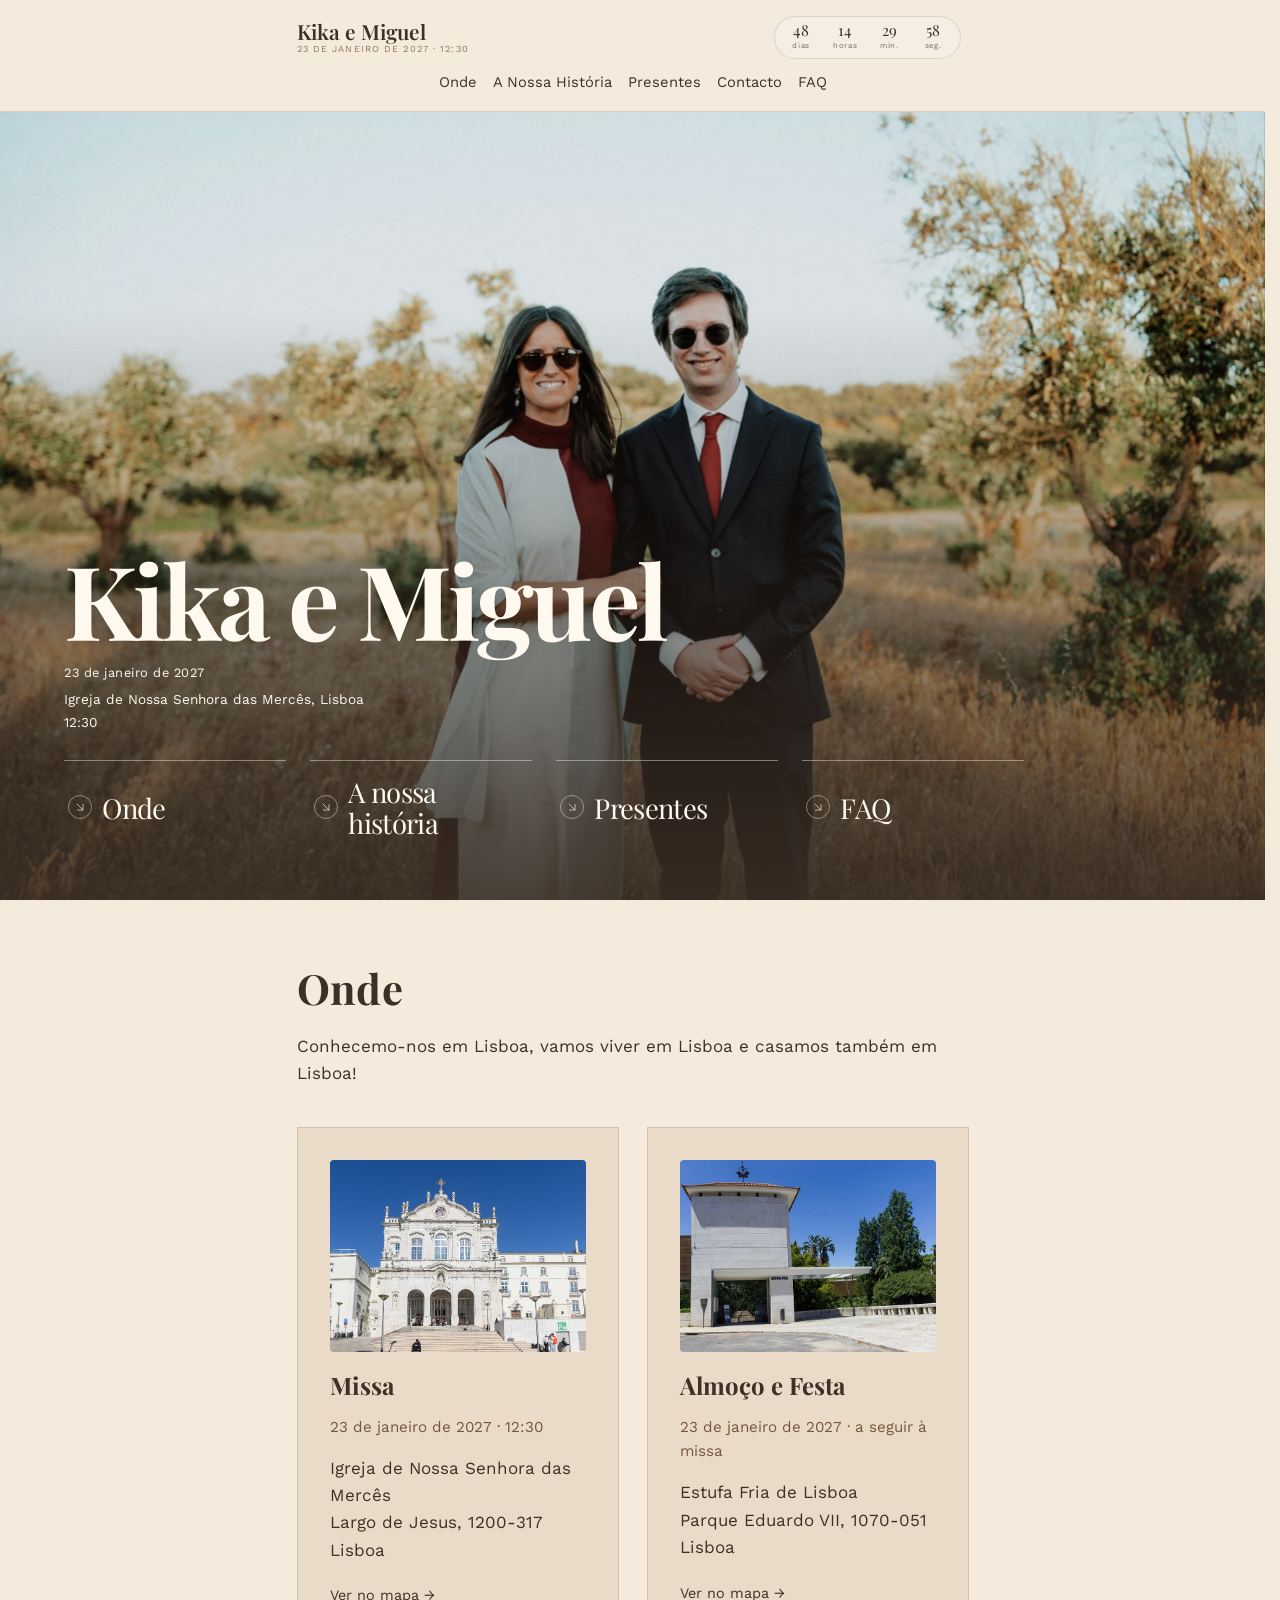
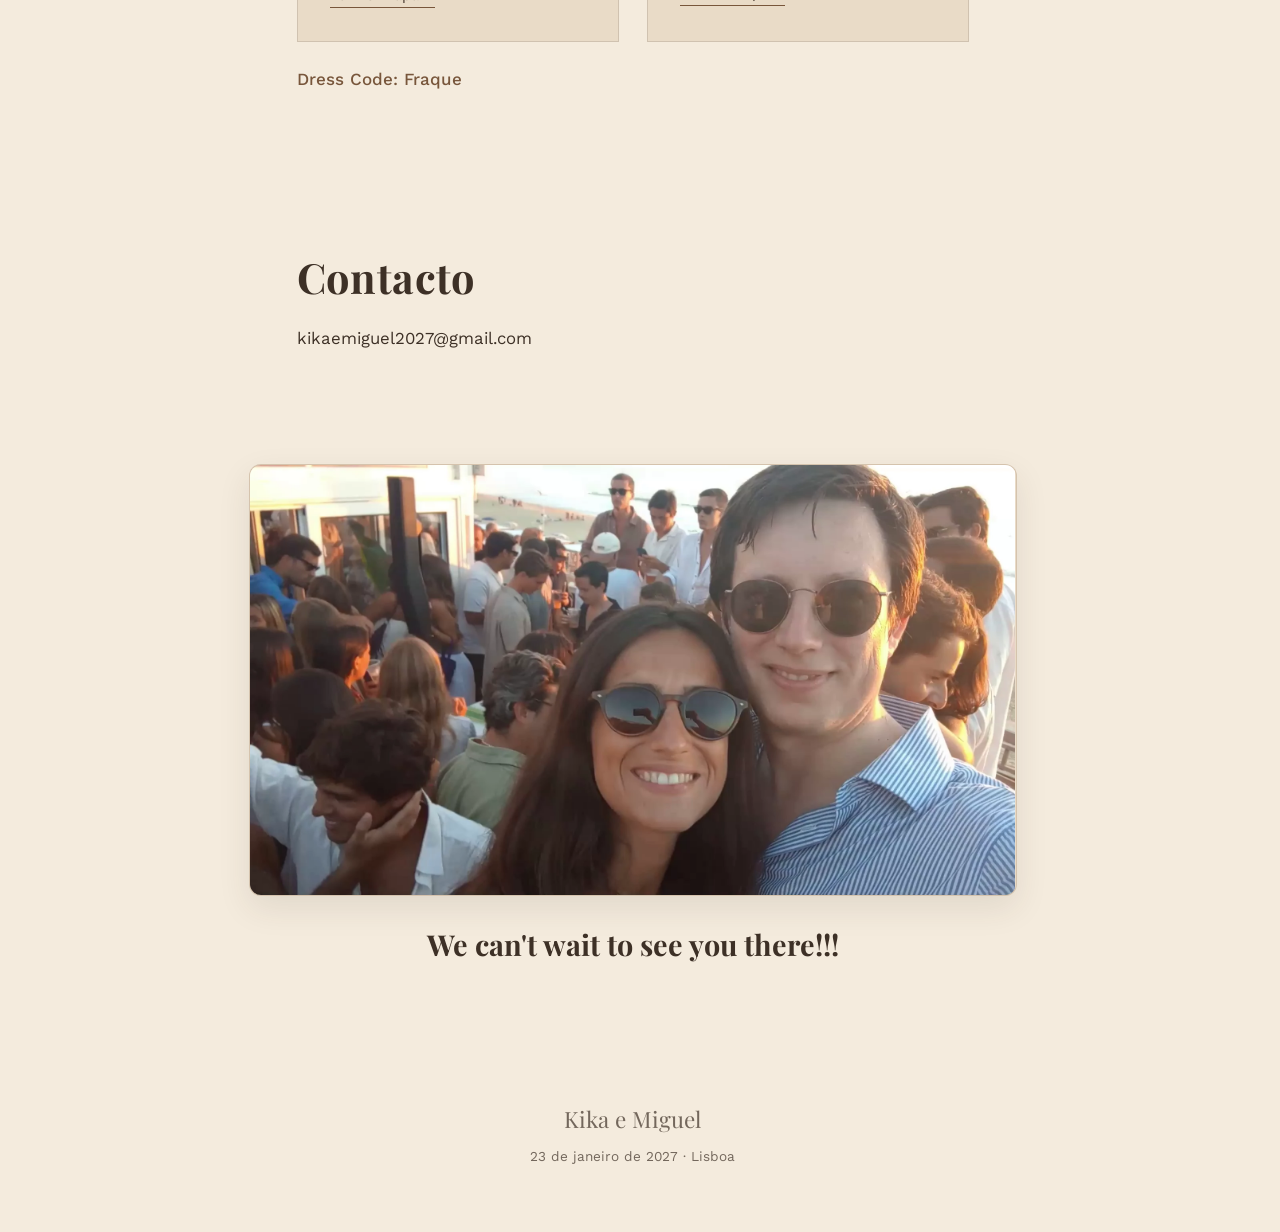
==== index.html @ 08ae1eba "Update gift form introduction" ====
<!DOCTYPE html>
<html lang="pt-PT">
<head>
<meta charset="UTF-8">
<meta name="viewport" content="width=device-width, initial-scale=1.0">
<title>Kika e Miguel — 23 de janeiro de 2027</title>
<meta name="description" content="Casamento de Kika e Miguel, 23 de janeiro de 2027, Lisboa.">
<link rel="preconnect" href="https://fonts.googleapis.com">
<link rel="preconnect" href="https://fonts.gstatic.com" crossorigin>
<link id="themeFonts" href="https://fonts.googleapis.com/css2?family=Playfair+Display:wght@400;600;700&family=Work+Sans:wght@400;500;600&display=swap" rel="stylesheet">
<link rel="stylesheet" href="css/styles.css">
</head>
<body>

<nav class="nav">
  <div class="nav-inner">
    <div class="nav-brand" aria-label="Kika e Miguel e data do casamento">
      <a class="nav-mark" href="#topo" title="Voltar ao início" data-content="nav.monogram">Kika e Miguel</a>
      <span class="nav-date" data-date="time">23 de janeiro de 2027 · 12:30</span>
    </div>

    <div class="nav-meta">
      <div class="nav-countdown" id="countdown" aria-label="Contagem decrescente para o casamento">
        <div class="unit"><span class="num" id="cd-days">–</span><span class="label" data-content="countdown.days">dias</span></div>
        <div class="unit"><span class="num" id="cd-hours">–</span><span class="label" data-content="countdown.hours">horas</span></div>
        <div class="unit"><span class="num" id="cd-mins">–</span><span class="label" data-content="countdown.minutes">min.</span></div>
        <div class="unit"><span class="num" id="cd-secs">–</span><span class="label" data-content="countdown.seconds">seg.</span></div>
      </div>
    </div>

    <button class="nav-toggle" id="navToggle" aria-expanded="false" aria-controls="navLinks">Menu</button>
    <ul class="nav-links" id="navLinks">
      <li><a href="#detalhes" data-content="nav.details">Onde</a></li>
      <li><a href="#historia">A Nossa História</a></li>
      <li><a href="#presentes">Presentes</a></li>
      <li><a href="#contacto">Contacto</a></li>
      <li><a href="#faq">FAQ</a></li>
    </ul>
  </div>
</nav>

<!-- ========================= HERO ========================= -->
<header class="hero" data-section="hero" id="topo">
  <img class="hero-photo" src="pictures/our_story/Main-picture.jpeg" alt="Kika e Miguel" fetchpriority="high" width="1752" height="1168">
  <div class="hero-inner">
    <div class="hero-intro">
      <h1 class="signature" data-content="couple.name">Kika e Miguel</h1>
      <p class="hero-date" data-date="date">23 de janeiro de 2027</p>
      <p class="hero-venue" data-content="hero.venue">Igreja de Nossa Senhora das Mercês, Lisboa</p>
      <p class="hero-time" data-date="clock">12:30</p>
    </div>
    <nav class="hero-links" aria-label="Explore o nosso casamento">
      <a class="hero-link" href="#detalhes"><span class="hero-link-arrow" aria-hidden="true"><svg viewBox="0 0 24 24" fill="none"><path d="M6 6l12 12M7 18h11V7"/></svg></span><span class="hero-link-label" data-content="nav.details">Onde</span></a>
      <a class="hero-link" href="#historia"><span class="hero-link-arrow" aria-hidden="true"><svg viewBox="0 0 24 24" fill="none"><path d="M6 6l12 12M7 18h11V7"/></svg></span><span class="hero-link-label" data-content="nav.story">A nossa história</span></a>
      <a class="hero-link" href="#presentes"><span class="hero-link-arrow" aria-hidden="true"><svg viewBox="0 0 24 24" fill="none"><path d="M6 6l12 12M7 18h11V7"/></svg></span><span class="hero-link-label" data-content="nav.gifts">Presentes</span></a>
      <a class="hero-link" href="#faq"><span class="hero-link-arrow" aria-hidden="true"><svg viewBox="0 0 24 24" fill="none"><path d="M6 6l12 12M7 18h11V7"/></svg></span><span class="hero-link-label" data-content="nav.faq">FAQ</span></a>
    </nav>
  </div>
</header>

<!-- ===================== EVENT DETAILS ===================== -->
<section class="section" data-section="details" id="detalhes">
  <div class="container">
    <h2 data-content="details.title">Onde</h2>
    <p data-content="details.intro">Conhecemo-nos em Lisboa, vamos viver em Lisboa e casamos também em Lisboa!</p>

    <div class="event-grid">
      <div class="event-card reveal">
        <img class="event-photo" src="pictures/locations/igreja_merces_2.jpg" alt="Igreja de Nossa Senhora das Mercês" loading="lazy" decoding="async">
        <h3><span data-content="event.ceremony">Missa</span></h3>
        <p class="event-time" data-date="time">23 de janeiro de 2027 · 12:30</p>
        <address>
          Igreja de Nossa Senhora das Mercês<br>
          Largo de Jesus, 1200-317 Lisboa
        </address>
        <a class="map-link" target="_blank" rel="noopener"
           href="https://www.google.com/maps/search/?api=1&query=Igreja+de+Nossa+Senhora+das+Merc%C3%AAs+Largo+de+Jesus+Lisboa">Ver no mapa →</a>
      </div>
      <div class="event-card reveal">
        <img class="event-photo" src="pictures/locations/estufafria_visitar.jpg" alt="Estufa Fria de Lisboa" loading="lazy" decoding="async">
        <h3><span data-content="event.reception">Almoço e Festa</span></h3>
        <p class="event-time" data-date="reception">23 de janeiro de 2027 · a seguir à missa</p>
        <address>
          Estufa Fria de Lisboa<br>
          Parque Eduardo VII, 1070-051 Lisboa
        </address>
        <a class="map-link" target="_blank" rel="noopener"
           href="https://www.google.com/maps/search/?api=1&query=Estufa+Fria+de+Lisboa+Parque+Eduardo+VII">Ver no mapa →</a>
      </div>
    </div>
    <p class="details-dress-code" data-content="details.dressCode">Dress Code: Fraque</p>
  </div>
</section>

<!-- ======================= A NOSSA HISTÓRIA ==================== -->
<section class="section" data-section="story" id="historia">
  <div class="container story-container">
    <h2 data-content="story.title">A Nossa História</h2>

    <div class="story-flow">
      <article class="story-moment story-work">
        <div class="story-copy reveal">
          <h3><span class="moment-num" data-content="story.workNumber">01</span><span data-content="story.work">O Início</span></h3>
          <p data-content="story.workDescription">Conhecemo-nos a trabalhar juntos na McKinsey.</p>
        </div>
        <div class="moment-gallery story-work-gallery">
          <figure class="story-photo reveal">
            <a class="gallery-photo" href="pictures/our_story/working1.jpg" data-lightbox><img src="pictures/our_story/working1.jpg" alt="Kika e Miguel na McKinsey (fotografia tirada às 01:24!)" loading="lazy" decoding="async" width="2304" height="1728" data-content-alt="story.photo.work"></a>
            <figcaption data-content="story.caption.work">McKinsey, às 01:24</figcaption>
          </figure>
          <figure class="story-photo reveal">
            <a class="gallery-photo" href="pictures/our_story/first_date3.jpg" data-lightbox><img src="pictures/our_story/first_date3.jpg" alt="O nosso primeiro &quot;date&quot; a ver o pôr-do-sol no guincho" loading="lazy" decoding="async" width="2304" height="1728" data-content-alt="story.photo.firstDate"></a>
            <figcaption data-content="story.caption.firstDate">O nosso primeiro &quot;date&quot; a ver o pôr-do-sol no guincho</figcaption>
          </figure>
        </div>
      </article>

      <article class="story-moment story-fun">
        <div class="story-copy reveal">
          <h3><span class="moment-num" data-content="story.funNumber">02</span><span data-content="story.fun">A Divertirmo-nos</span></h3>
          <p data-content="story.funDescription">Quando demos por isso, já andávamos a inventar cada vez mais coisas para fazer juntos.</p>
        </div>
        <div class="moment-gallery story-collage">
          <figure class="story-photo reveal">
            <a class="gallery-photo" href="pictures/our_story/having_fun6.jpg" data-lightbox><img src="pictures/our_story/having_fun6.jpg" alt="Kika e Miguel no Douro" loading="lazy" decoding="async" width="3264" height="2448" data-content-alt="story.photo.douro"></a>
            <figcaption data-content="story.caption.douro">Pelo Douro</figcaption>
          </figure>
          <figure class="story-photo reveal">
            <a class="gallery-photo" href="pictures/our_story/having_fun1.jpg" data-lightbox><img src="pictures/our_story/having_fun1.jpg" alt="Nós nos karts" loading="lazy" decoding="async" width="3472" height="4640" data-content-alt="story.photo.karts"></a>
            <figcaption data-content="story.caption.karts">Nós nos karts</figcaption>
          </figure>
          <figure class="story-photo reveal">
            <a class="gallery-photo" href="pictures/our_story/having_fun5b.jpg" data-lightbox><img src="pictures/our_story/having_fun5b.jpg" alt="A representar a classe dos Bancários!" loading="lazy" decoding="async" width="1959" height="2340" data-content-alt="story.photo.bankers"></a>
            <figcaption data-content="story.caption.bankers">A representar os bancários</figcaption>
          </figure>
          <figure class="story-photo reveal">
            <a class="gallery-photo" href="pictures/our_story/having_fun7.jpg" data-lightbox><img src="pictures/our_story/having_fun7.jpg" alt="Caminhada na Serra da Estrela" loading="lazy" decoding="async" width="4000" height="3000" data-content-alt="story.photo.hike"></a>
            <figcaption data-content="story.caption.hike">Pela Serra da Estrela</figcaption>
          </figure>
        </div>
      </article>

      <article class="story-moment story-proposal">
        <div class="story-copy reveal">
          <h3><span class="moment-num" data-content="story.proposalNumber">03</span><span data-content="story.proposal">O Pedido</span></h3>
          <p data-content="story.proposalDescription">Fomos a Paris para ir à Disney, mas o Miguel tinha outros planos...</p>
        </div>
        <div class="moment-gallery proposal-lead">
          <figure class="story-photo reveal">
            <a class="gallery-photo" href="pictures/our_story/engagement0.jpeg" data-lightbox><img src="pictures/our_story/engagement0.jpeg" alt="O pedido foi feito no nosso primeiro jantar em Paris!" loading="lazy" decoding="async" width="1500" height="2000" data-content-alt="story.photo.proposal"></a>
            <figcaption data-content="story.caption.proposal">O nosso primeiro jantar em Paris</figcaption>
          </figure>
        </div>
        <div class="moment-gallery proposal-gallery">
          <figure class="story-photo reveal">
            <a class="gallery-photo" href="pictures/our_story/engagement2.jpg" data-lightbox><img src="pictures/our_story/engagement2.jpg" alt="O Jantar foi na &#x27;closerie de lilas&#x27; - a &#x27;casa&#x27; do Hemingway e Cole Porter, entre outros!" loading="lazy" decoding="async" width="3264" height="2448" data-content-alt="story.photo.proposalMemories"></a>
            <figcaption data-content="story.caption.proposalMemories">Closerie des Lilas</figcaption>
          </figure>
          <figure class="story-photo reveal">
            <a class="gallery-photo" href="pictures/our_story/engagement4.jpg" data-lightbox><img src="pictures/our_story/engagement4.jpg" alt="O dia seguinte foi passado na Disneyland!" loading="lazy" decoding="async" width="1500" height="2000" data-content-alt="story.photo.disneyland"></a>
            <figcaption data-content="story.caption.disneyland">O dia seguinte, na Disneyland</figcaption>
          </figure>
          <figure class="story-photo reveal">
            <a class="gallery-photo" href="pictures/our_story/engagement5.jpg" data-lightbox><img src="pictures/our_story/engagement5.jpg" alt="E o último dia foi passado a passear por Paris." loading="lazy" decoding="async" width="2000" height="1500" data-content-alt="story.photo.paris"></a>
            <figcaption data-content="story.caption.paris">A passear por Paris</figcaption>
          </figure>
        </div>
      </article>
    </div>
  </div>
</section>

<!-- ========================== PRESENTES ======================= -->
<section class="section" data-section="gifts" id="presentes">
  <div class="container">
    <h2 data-content="gifts.title">Presentes</h2>
    <p class="gift-note" data-content="gifts.intro">A vossa presença é o mais importante, mas se nos quiserem ajudar a começar esta nossa nova fase, deixamos algumas ideias de presentes.</p>

    <div class="gifts-split">
      <div class="gift-panel house" aria-labelledby="house-title">
        <h3 id="house-title"><span data-content="house.title">A Nossa Nova Casa</span></h3>
        <p data-content="house.intro">Quem casa quer casa! Queremos montar uma casa acolhedora para a nossa família e sempre pronta para vos receber a todos!</p>
        <div class="gift-gallery house-gallery">
          <figure>
            <a class="gallery-photo" href="pictures/presentes/bimby.png" data-lightbox><img src="pictures/presentes/bimby.png" data-content-alt="house.photo.bimby" alt="Bimby TM7 para a nossa nova casa" loading="lazy" decoding="async" width="1228" height="1281"></a>
            <figcaption data-content="house.caption.bimby">Bimby TM7</figcaption>
          </figure>
          <figure>
            <a class="gallery-photo" href="pictures/presentes/Cama.png" data-lightbox><img src="pictures/presentes/Cama.png" data-content-alt="house.photo.bed" alt="Cama para a nossa nova casa" loading="lazy" decoding="async" width="1536" height="1024"></a>
            <figcaption data-content="house.caption.bed">Cama</figcaption>
          </figure>
          <figure>
            <a class="gallery-photo" href="pictures/presentes/Sofa.png" data-lightbox><img src="pictures/presentes/Sofa.png" data-content-alt="house.photo.sofa" alt="Sofá bege de três lugares para a nossa nova casa" loading="lazy" decoding="async" width="1536" height="1024"></a>
            <figcaption data-content="house.caption.sofa">Sofá</figcaption>
          </figure>
          <figure>
            <a class="gallery-photo" href="pictures/presentes/Frigorifico.png" data-lightbox><img src="pictures/presentes/Frigorifico.png" data-content-alt="house.photo.fridge" alt="Frigorífico para a nossa nova casa" loading="lazy" decoding="async" width="1448" height="1086"></a>
            <figcaption data-content="house.caption.fridge">Frigorífico</figcaption>
          </figure>
        </div>
      </div>

      <div class="gift-panel honeymoon" aria-labelledby="honeymoon-title">
        <h3 id="honeymoon-title"><span data-content="honeymoon.title">Lua de Mel na Patagónia</span></h3>
        <p data-content="honeymoon.intro">Queremos começar esta grande aventura juntos num dos lugares mais bonitos do planeta - na Patagónia Argentina e Chilena.</p>
        <div class="gift-gallery honeymoon-gallery">
          <figure>
            <a class="gallery-photo" href="pictures/patagonia/ElChalten.jpg" data-lightbox><img src="pictures/patagonia/ElChalten.jpg" alt="Fitz Roy e lago em El Chaltén" loading="lazy" decoding="async" width="2400" height="1793"></a>
            <figcaption><span data-content="honeymoon.chalten">El Chaltén · Fitz Roy</span></figcaption>
          </figure>
          <figure>
            <a class="gallery-photo" href="pictures/patagonia/torres_del_paine.jpg" data-lightbox><img src="pictures/patagonia/torres_del_paine.jpg" alt="Torres del Paine e lago na Patagónia chilena" loading="lazy" decoding="async" width="864" height="1080"></a>
            <figcaption><span data-content="honeymoon.paine">Torres del Paine</span></figcaption>
          </figure>
        </div>
      </div>
    </div>

    <div class="bank-block">
      <p class="bank-iban-row"><strong>IBAN:</strong> <span id="bankIban" data-content="bank.iban">PT50 0018 000370175294020 34</span>&nbsp;<button class="copy-iban" id="copyIban" type="button" title="Copiar IBAN" hidden><svg class="copy-icon" viewBox="0 0 24 24" aria-hidden="true"><rect x="8" y="8" width="13" height="13" rx="2"></rect><path d="M16 8V5a2 2 0 0 0-2-2H5a2 2 0 0 0-2 2v9a2 2 0 0 0 2 2h3"></path></svg><svg class="copy-check" viewBox="0 0 24 24" aria-hidden="true"><path d="m5 12 4 4L19 6"></path></svg><span class="copy-label" data-content="bank.copy">Copiar IBAN</span><span class="copy-label" data-content="bank.copied" hidden>IBAN copiado</span></button></p>
      <p><strong>BIC/SWIFT:</strong> <span data-content="bank.bic">TOTAPTPL</span></p>
      <hr class="payment-divider">
      <p><strong>MB Way (Miguel):</strong> <span data-content="bank.mbWayMiguel">916202487</span></p>
      <p><strong>MB Way (Kika):</strong> <span data-content="bank.mbWayKika">931847410</span></p>
      <p class="copy-status" id="copyIbanStatus" role="status" aria-live="polite" aria-atomic="true"><span data-content="bank.copySuccess" hidden>IBAN copiado.</span><span data-content="bank.copyError" hidden>Não foi possível copiar automaticamente. O IBAN está selecionado para copiar manualmente.</span></p>
    </div>

    <div class="gift-form" id="giftForm">
      <span id="giftFormHeading" data-content="giftForm.title" hidden>Presente</span>
      <p data-content="giftForm.intro">Agradecemos muito a ajuda que nos quiserem dar para ajudar a montar a nossa casa ou para a nossa lua de mel. Se possível, pedimos que preencham este curto formulário com o presente que escolheram, para podermos agradecer a cada um.</p>
      <form id="customGiftForm" hidden data-endpoint="https://script.google.com/macros/s/AKfycbx-ztRzOXw5YSx06odJkNbCUoe7E1ov6yfULaT5gcZmlSHtW9ROfE-mI3DYeg9OhtJrsA/exec">
        <label for="giftName">Nome <span aria-hidden="true">*</span></label>
        <input id="giftName" name="name" autocomplete="name" required maxlength="200">
        <label for="giftPresent">Presente <span aria-hidden="true">*</span></label>
        <input id="giftPresent" name="gift" required maxlength="500">
        <label for="giftMessage">Mensagem para os noivos (opcional)</label>
        <textarea id="giftMessage" name="message" rows="4" maxlength="3000"></textarea>
        <div class="gift-trap" aria-hidden="true">
          <label for="giftWebsite">Website</label>
          <input id="giftWebsite" name="website" tabindex="-1" autocomplete="off">
        </div>
        <button type="submit">Enviar</button>
        <p id="giftStatus" role="status" aria-live="polite"></p>
      </form>
      <iframe id="giftFormFrame" title="Formulário de presentes para Kika e Miguel" aria-labelledby="giftFormHeading" loading="lazy" referrerpolicy="no-referrer" src="https://docs.google.com/forms/d/e/1FAIpQLSdnnUQxGZ78u5RQVlN-WBxMYcdQK6cORLPvaqNQm06u_W8C7A/viewform?embedded=true"></iframe>
      <p class="gift-form-link"><a id="giftFormLink" href="https://docs.google.com/forms/d/e/1FAIpQLSdnnUQxGZ78u5RQVlN-WBxMYcdQK6cORLPvaqNQm06u_W8C7A/viewform" target="_blank" rel="noopener noreferrer" data-content="giftForm.open">Abrir o formulário numa nova janela</a></p>
    </div>

  </div>
</section>

<!-- ========================== CONTACTO ========================== -->
<section class="section" data-section="contact" id="contacto">
  <div class="container">
    <h2 data-content="contact.title">Contacto</h2>
    <div class="contact-block">
      <p><span data-content="contact.email">kikaemiguel2027@gmail.com</span></p>
    </div>
  </div>
</section>

<!-- ============================ FAQ ============================ -->
<section class="section" data-section="faq" id="faq">
  <div class="container">
    <h2 data-content="faq.title">FAQ</h2>

    <div class="faq-list">
      <div class="faq-item">
        <button class="faq-question" aria-expanded="false">
          <span data-content="faq.question.1">Qual é o dress code?</span>
          <span class="faq-icon">+</span>
        </button>
        <div class="faq-answer">
          <div class="faq-answer-inner">
            <p data-content="faq.dressCode">Fraque.</p>
          </div>
        </div>
      </div>

      <div class="faq-item">
        <button class="faq-question" aria-expanded="false">
          <span data-content="faq.question.2">Onde posso estacionar perto da Igreja das Mercês?</span>
          <span class="faq-icon">+</span>
        </button>
        <div class="faq-answer">
          <div class="faq-answer-inner">
            <p data-content="parking.church">Parque Largo de Jesus Telpark — mesmo ao lado da Igreja das Mercês. Aberto 24 horas/dia. Primeira hora 2 €</p>
            <a class="map-link" href="https://www.telpark.com/pt/cidades/lisboa/parque-largo-de-jesus/" target="_blank" rel="noopener">Consultar o Parque Largo de Jesus no operador →</a>
          </div>
        </div>
      </div>

      <div class="faq-item">
        <button class="faq-question" aria-expanded="false">
          <span data-content="faq.question.3">Onde posso estacionar perto da Estufa Fria?</span>
          <span class="faq-icon">+</span>
        </button>
        <div class="faq-answer">
          <div class="faq-answer-inner">
            <p><span data-content="parking.estufaIntro">Pode estacionar na rua, na Alameda Edgar Cardoso, ou no </span><a data-content="parking.saba" href="https://www.google.com/maps/search/?api=1&amp;query=Saba+Alto+do+Parque+Lisboa" target="_blank" rel="noopener">parque Saba Alto do Parque</a><span data-content="parking.uber">. Se vier de Uber, pode ir até à porta da Estufa Fria.</span></p>
            <a class="map-link" href="https://www.saba.pt/pt/estacionamento-lisboa/parque-de-estacionamento-saba-alto-do-parque" target="_blank" rel="noopener">Consultar o parque Saba Alto do Parque →</a>
          </div>
        </div>
      </div>

      <div class="faq-item">
        <button class="faq-question" aria-expanded="false">
          <span data-content="faq.question.4">Como chego ao sítio do Almoço dentro da estufa fria?</span>
          <span class="faq-icon">+</span>
        </button>
        <div class="faq-answer">
          <div class="faq-answer-inner">
            <p data-content="faq.venueDirections">Siga o percurso assinalado a verde na planta, desde a entrada da Estufa Fria até à Nave, onde será o Almoço</p>
            <a class="venue-map" href="pictures/locations/MapaEF/EstufaFria_mapa_route.png" data-lightbox><img src="pictures/locations/MapaEF/EstufaFria_mapa_route.png" alt="Percurso assinalado a verde da entrada da Estufa Fria até à Nave" loading="lazy"></a>
            <p class="map-note" data-content="faq.mapHint">Selecione a planta para ampliar.</p>
          </div>
        </div>
      </div>
      <div class="faq-item">
        <button class="faq-question" aria-expanded="false">
          <span data-content="faq.question.hotels">Não vivo em Lisboa, têm alguma recomendação de estadia?</span>
          <span class="faq-icon">+</span>
        </button>
        <div class="faq-answer">
          <div class="faq-answer-inner">
            <p data-content="faq.answer.hotels">Em Lisboa é tudo perto, mas duas opções ao pé do sítio da festa são</p>
            <ul>
              <li><a data-content="faq.hotel.sanaRex" href="https://www.booking.com/hotel/pt/rex.pt-pt.html?aid=318615&amp;ucfs=1&amp;checkin=2027-01-22&amp;checkout=2027-01-24&amp;dest_id=14055&amp;dest_type=landmark&amp;group_adults=2&amp;no_rooms=1" target="_blank" rel="noopener">SANA Rex Hotel</a></li>
              <li><a data-content="faq.hotel.smyLisboa" href="https://www.booking.com/hotel/pt/occidental-lisboa.pt-pt.html?aid=318615&amp;ucfs=1&amp;checkin=2027-01-22&amp;checkout=2027-01-24&amp;dest_id=14055&amp;dest_type=landmark&amp;group_adults=2&amp;no_rooms=1" target="_blank" rel="noopener">Smy Lisboa</a></li>
            </ul>
          </div>
        </div>
      </div>
    </div>
  </div>
</section>

<figure class="closing-video">
  <video id="closingVideo" muted loop playsinline preload="none" poster="pictures/our_story/HavingFun-poster.webp" width="1920" height="1080" tabindex="0" role="button" aria-label="Reproduzir vídeo" aria-describedby="closingVideoCaption">
    <source src="pictures/our_story/HavingFun-boomerang.mp4" type="video/mp4">
    <a href="pictures/our_story/HavingFun-boomerang.mp4" data-content="closing.videoFallback">Ver vídeo</a>
  </video>
  <figcaption id="closingVideoCaption" lang="en" data-content="closing.videoCaption">We can&#x27;t wait to see you there!!!</figcaption>
  <span hidden data-content="closing.videoPlay">Reproduzir vídeo</span>
  <span hidden data-content="closing.videoPause">Pausar vídeo</span>
</figure>

<footer>
  <span class="footer-mark" data-content="footer.monogram">Kika e Miguel</span>
  <span data-date="place">23 de janeiro de 2027 · Lisboa</span>
</footer>

<dialog id="lightbox" class="lightbox" aria-label="Imagem ampliada" aria-describedby="lightboxCaption">
  <div class="lightbox-header">
    <span id="lightboxTitle" class="lightbox-title"></span>
    <button type="button" id="lightboxClose" class="lightbox-close" aria-label="Fechar imagem" autofocus><svg viewBox="0 0 24 24" aria-hidden="true"><path d="m6 6 12 12M18 6 6 18"/></svg></button>
  </div>
  <div class="lightbox-stage"><img id="lightboxImage" alt=""></div>
  <div class="lightbox-controls">
    <button type="button" id="lightboxPrev" aria-label="Imagem anterior"><svg viewBox="0 0 24 24" aria-hidden="true"><path d="m14 5-7 7 7 7"/></svg></button>
    <div class="lightbox-description" aria-live="polite" aria-atomic="true">
      <p id="lightboxCaption"></p>
      <span id="lightboxCounter" class="lightbox-counter"></span>
    </div>
    <button type="button" id="lightboxNext" aria-label="Imagem seguinte"><svg viewBox="0 0 24 24" aria-hidden="true"><path d="m10 5 7 7-7 7"/></svg></button>
  </div>
</dialog>
<script src="js/config.js"></script>
<script src="js/navigation.js"></script>
<script src="js/main.js"></script>
<script src="js/gift-form.js"></script>
</body>
</html>
---- css/styles.css ----
/* ==========================================================================
Tokens (defaults — overridden at runtime from js/config.js via main.js)
========================================================================== */
:root {
  --color-ink: #3D3026;
  --color-paper: #F4EBDD;
  --color-paper-alt: #E9DBC7;
  --color-accent: #78563B;
  --color-accent-2: #91683E;
  --font-display: 'Playfair Display', serif;
  --font-heading: 'Playfair Display', serif;
  --font-heading-weight: 700;
  --font-body: 'Work Sans', sans-serif;
  --line: color-mix(in srgb, var(--color-ink) 14%, transparent);
  --max-width: 720px;
  --gutter: 1.5rem;
}
/* Prefer local Bodoni MT faces; Bodoni Moda supplies the matching web weights. */
@font-face {
  font-family: 'Bodoni MT Bold';
  src: local('Bodoni MT Bold'), local('BodoniMT-Bold');
  font-style: normal;
  font-weight: 700;
  font-display: swap;
}
@font-face {
  font-family: 'Bodoni MT Black';
  src: local('Bodoni MT Black'), local('BodoniMTBlack');
  font-style: normal;
  font-weight: 900;
  font-display: swap;
}
/* ==========================================================================
Reset & base
========================================================================== */
*, *::before, *::after {
  box-sizing: border-box;
}
html {
  scroll-behavior: smooth;
  scrollbar-gutter: stable;
}
html.gallery-open {
  overflow: hidden;
}
body {
  margin: 0;
  background: var(--color-paper);
  color: var(--color-ink);
  font-family: var(--font-body);
  font-size: 17px;
  line-height: 1.6;
  -webkit-font-smoothing: antialiased;
}
@media (prefers-reduced-motion: reduce) {
  html {
    scroll-behavior: auto;
  }
  * {
    animation-duration: 0.01ms !important;
    transition-duration: 0.01ms !important;
  }
}
img {
  max-width: 100%;
  display: block;
}
a {
  color: inherit;
}
h1, h2, h3 {
  font-family: var(--font-heading);
  font-weight: var(--font-heading-weight);
  font-optical-sizing: auto;
  line-height: 1.15;
  margin: 0 0 0.5em;
}
h2 {
  font-size: clamp(1.9rem, 4vw, 2.6rem);
  letter-spacing: 0.01em;
}
p {
  max-width: 62ch;
}
:focus-visible {
  outline: 2px solid var(--color-accent);
  outline-offset: 3px;
}
.container {
  max-width: var(--max-width);
  margin: 0 auto;
  padding: 0 var(--gutter);
}
.section {
  padding: 6rem 0;
  border-top: 1px solid var(--line);
}
.reveal {
  opacity: 0;
  transform: translateY(14px);
  transition: opacity 0.7s ease, transform 0.7s ease;
}
.reveal.in-view {
  opacity: 1;
  transform: none;
}
/* ==========================================================================
Nav
========================================================================== */
.nav {
  position: sticky;
  top: 0;
  z-index: 20;
  background: color-mix(in srgb, var(--color-paper) 88%, transparent);
  backdrop-filter: blur(6px);
  border-bottom: 1px solid var(--line);
}
.nav-inner {
  max-width: var(--max-width);
  margin: 0 auto;
  padding: 1rem var(--gutter);
  display: flex;
  align-items: center;
  justify-content: space-between;
  gap: 0.75rem;
}
.nav-brand {
  display: flex;
  flex-direction: column;
  align-items: flex-start;
  gap: 0.1rem;
  flex-shrink: 0;
}
.nav-mark {
  font-family: var(--font-display);
  font-weight: 600;
  font-size: 1.3rem;
  line-height: 1;
  flex-shrink: 0;
  text-decoration: none;
  transition: color .2s ease;
}
.nav-mark:hover {
  color: var(--color-accent);
}
.nav-date {
  font-size: 0.58rem;
  line-height: 1.2;
  letter-spacing: 0.12em;
  text-transform: uppercase;
  color: var(--color-accent);
  opacity: 0.8;
  white-space: nowrap;
}
.nav-meta {
  margin-left: auto;
  margin-right: 0.5rem;
}
.nav-countdown {
  display: flex;
  align-items: center;
  gap: 0.55rem;
  padding: 0.35rem 0.55rem;
  border: 1px solid var(--line);
  border-radius: 999px;
  background: rgba(255, 255, 255, 0.2);
}
.nav-countdown .unit {
  display: flex;
  flex-direction: column;
  align-items: center;
  min-width: 2.2rem;
}
.nav-countdown .num {
  font-family: var(--font-display);
  font-size: 0.95rem;
  line-height: 1;
}
.nav-countdown .label {
  font-size: 0.48rem;
  letter-spacing: 0.08em;
  text-transform: lowercase;
  opacity: 0.7;
  margin-top: 0.15rem;
}
.nav-links {
  display: none;
  gap: 1.5rem;
  list-style: none;
  margin: 0;
  padding: 0;
  font-size: 0.92rem;
}
.nav-links a {
  text-decoration: none;
  border-bottom: 1px solid transparent;
  padding-bottom: 2px;
  transition: border-color 0.2s ease;
}
.nav-links a:hover {
  border-color: var(--color-accent);
}
@media (min-width: 640px) {
  .nav-links {
    display: flex;
  }
  .nav-toggle {
    display: none;
  }
}
.nav-toggle {
  background: none;
  border: 1px solid var(--line);
  border-radius: 3px;
  padding: 0.4rem 0.7rem;
  font-family: var(--font-body);
  font-size: 0.85rem;
  cursor: pointer;
}
.nav-links.open {
  display: flex;
  flex-direction: column;
  position: absolute;
  top: 100%;
  right: var(--gutter);
  background: var(--color-paper);
  border: 1px solid var(--line);
  padding: 1rem 1.25rem;
  gap: 0.75rem;
}
@media (min-width: 640px) {
  .nav-inner {
    flex-wrap: wrap;
  }
  .nav-links, .nav-links.open {
    order: 3;
    width: 100%;
    justify-content: center;
    gap: 1rem;
    position: static;
    flex-direction: row;
    background: transparent;
    border: 0;
    padding: 0;
  }
}
/* ==========================================================================
Hero
========================================================================== */
.hero::before {
  content: "";
  position: absolute;
  inset: 0;
  z-index: 1;
  background: linear-gradient(180deg, color-mix(in srgb, var(--color-ink) 4%, transparent) 25%, color-mix(in srgb, var(--color-ink) 25%, transparent) 50%, color-mix(in srgb, var(--color-ink) 88%, transparent) 100%);
  pointer-events: none;
}
/* Full-screen photograph with an editorial welcome and grouped navigation. */
.hero {
  display: flex;
  align-items: flex-end;
  position: relative;
  overflow: hidden;
  min-height: calc(100svh - var(--nav-offset, 8rem) + 24px);
  padding: clamp(1.25rem, 5svh, 3.5rem) clamp(1rem, 5vw, 5rem);
  background: var(--color-ink);
  color: #fff9ef;
  isolation: isolate;
}
.hero-inner {
  position: relative;
  z-index: 2;
  width: 100%;
  max-width: 1200px;
  margin: 0 auto;
  display: flex;
  flex-direction: column;
  gap: clamp(1.25rem, 3svh, 2rem);
  animation: hero-welcome 1s ease-out both;
}
.hero-intro {
  text-align: left;
}
.hero h1.signature {
  font-family: var(--font-heading);
  font-size: clamp(3.1rem, 8vw, 7.5rem);
  line-height: 1;
  letter-spacing: -.035em;
  margin: 0 0 .75rem;
  text-shadow: 0 2px 24px rgba(0, 0, 0, .15);
}
.hero-date {
  letter-spacing: .04em;
  font-size: .8rem;
  margin: 0;
}
.hero-venue {
  margin: .45rem 0 .15rem;
  font-size: .85rem;
  line-height: 1.4;
}
.hero-time {
  margin: 0;
  font-size: .85rem;
}
.hero-photo {
  position: absolute;
  inset: 0;
  width: 100%;
  height: 100%;
  object-fit: cover;
  object-position: 50% 35%;
  animation: hero-photo-arrive 1.8s ease-out both;
}
.hero-links {
  display: grid;
  grid-template-columns: repeat(4, minmax(0, 1fr));
  gap: 1.5rem;
  width: 100%;
  max-width: 960px;
}
.hero-link {
  position: relative;
  display: grid;
  grid-template-columns: auto minmax(0, 1fr);
  align-items: center;
  gap: .65rem;
  min-height: 92px;
  padding: .9rem .25rem 1rem;
  border-top: 1px solid color-mix(in srgb, var(--color-paper) 45%, transparent);
  text-align: left;
  text-decoration: none;
  -webkit-tap-highlight-color: transparent;
}
.hero-link::before {
  content: "";
  position: absolute;
  top: -1px;
  left: 0;
  right: 0;
  height: 2px;
  background: var(--color-paper);
  transform: scaleX(0);
  transform-origin: left;
  transition: transform .35s ease;
}
.hero-link-label {
  grid-column: 2;
  grid-row: 1;
  font-family: var(--font-display);
  font-size: clamp(1.3rem, 2.15vw, 1.85rem);
  font-weight: 400;
  line-height: 1.15;
  letter-spacing: -.025em;
  text-wrap: balance;
  transition: transform .3s ease;
}
.hero-link-arrow {
  grid-column: 1;
  grid-row: 1;
  display: grid;
  place-items: center;
  width: 24px;
  height: 24px;
  border: 1px solid color-mix(in srgb, var(--color-paper) 45%, transparent);
  border-radius: 50%;
  color: var(--color-paper);
  transition: background .3s ease, color .3s ease, border-color .3s ease, transform .3s ease;
}
.hero-link-arrow svg {
  width: 12px;
  height: 12px;
  stroke: currentColor;
  stroke-width: 1.4;
  stroke-linecap: round;
  stroke-linejoin: round;
}
.hero-link:hover::before, .hero-link:focus-visible::before {
  transform: scaleX(1);
}
.hero-link:hover .hero-link-label, .hero-link:focus-visible .hero-link-label {
  transform: translateX(3px);
}
.hero-link:focus-visible {
  outline-color: var(--color-paper);
  outline-offset: 5px;
}
.hero-link:hover .hero-link-arrow, .hero-link:focus-visible .hero-link-arrow {
  background: var(--color-paper);
  border-color: var(--color-paper);
  color: var(--color-ink);
  transform: rotate(-45deg);
}
.hero-link:active .hero-link-arrow {
  transform: rotate(-45deg) scale(.9);
}
.nav-links a[aria-current="page"] {
  border-color: var(--color-accent);
}
@media (max-width: 900px) {
  .hero-links {
    grid-template-columns: repeat(2, minmax(0, 1fr));
    gap: 0 1.5rem;
    max-width: 640px;
  }
}
@media (max-width: 600px) {
  .hero h1.signature {
    font-size: clamp(2.35rem, 10vw, 3.5rem);
    letter-spacing: -.045em;
  }
  .hero-links {
    column-gap: 1.1rem;
  }
  .hero-link {
    min-height: 76px;
    padding: .7rem 0;
    gap: .4rem;
  }
  .hero-link-label {
    font-size: clamp(1.05rem, 4.7vw, 1.65rem);
  }
  .hero-link-arrow {
    width: 20px;
    height: 20px;
  }
  .hero-link-arrow svg {
    width: 10px;
    height: 10px;
  }
  .hero-photo {
    object-position: 51% 30%;
  }
  .hero-date {
    font-size: .75rem;
  }
  .hero-venue, .hero-time {
    font-size: .75rem;
  }
}
/* Leave room for both faces above the welcome on the smallest portrait phones. */
@media (max-width: 360px) and (min-height: 501px) {
  .hero-photo {
    top: -48px;
    height: calc(100% + 48px);
  }
}
@media (max-height: 500px) and (min-width: 601px) {
  .hero-inner {
    gap: .85rem;
  }
  .hero h1.signature {
    font-size: 2.8rem;
  }
}
@keyframes hero-photo-arrive {
  from { transform: scale(1.035); }
  to { transform: scale(1); }
}
@keyframes hero-welcome {
  from { opacity: 0; transform: translateY(12px); }
  to { opacity: 1; transform: translateY(0); }
}
@media (max-width: 600px) {
  body {
    font-size: 15px;
  }
  .container {
    padding: 0 1rem;
  }
  .section {
    padding: 4rem 0;
  }
  .nav-inner {
    padding: 0.8rem 1rem;
    flex-wrap: wrap;
    justify-content: space-between;
  }
  .nav-brand {
    order: 1;
    width: auto;
    align-items: center;
  }
  .nav-date {
    letter-spacing: 0.06em;
    white-space: normal;
    text-align: center;
    font-size: 0.62rem;
  }
  .nav-meta {
    order: 3;
    width: 100%;
    margin: 0.2rem 0 0;
  }
  .nav-countdown {
    width: 100%;
    justify-content: center;
    padding: 0.3rem 0.45rem;
  }
  .nav-links.open {
    left: 1rem;
    right: 1rem;
  }
  .countdown {
    display: none;
  }
  .event-card {
    padding: 1.25rem 1rem;
  }
  .story-moment {
    margin-bottom: 2.5rem;
  }
  .story-moment h3 {
    align-items: flex-start;
    gap: 0.7rem;
    font-size: 1.3rem;
  }
  .faq-question {
    font-size: 0.95rem;
    gap: 0.75rem;
  }
}
.countdown {
  display: flex;
  gap: 1.75rem;
  z-index: 1;
}
.countdown .unit {
  display: flex;
  flex-direction: column;
  align-items: center;
}
.countdown .num {
  font-family: var(--font-display);
  font-size: 2.2rem;
  line-height: 1;
}
.countdown .label {
  font-size: 0.72rem;
  letter-spacing: 0.06em;
  color: var(--color-ink);
  opacity: 0.65;
  margin-top: 0.35rem;
}
/* ==========================================================================
Event details
========================================================================== */
.event-grid {
  display: grid;
  gap: 1.75rem;
  margin-top: 2.5rem;
}
@media (min-width: 640px) {
  .event-grid {
    grid-template-columns: 1fr 1fr;
  }
}
.event-card {
  border: 1px solid var(--line);
  padding: 2rem;
  background: var(--color-paper-alt);
}
.event-card h3 {
  font-size: 1.5rem;
  margin-bottom: 0.3rem;
}
.details-dress-code {
  margin: 1.5rem 0 0;
  color: var(--color-accent);
  font-weight: 500;
}
.event-photo {
  width: 100%;
  aspect-ratio: 4 / 3;
  object-fit: cover;
  border-radius: 4px;
  margin-bottom: 1.25rem;
}
.event-time {
  font-size: 0.95rem;
  color: var(--color-accent);
  margin-bottom: 1rem;
}
.event-card address {
  font-style: normal;
  margin-bottom: 1.1rem;
}
.map-link {
  display: inline-block;
  font-size: 0.9rem;
  text-decoration: none;
  border-bottom: 1px solid var(--color-accent);
}
/* ==========================================================================
Gifts
========================================================================== */
#presentes .container {
  max-width: 1120px;
}
.gifts-split {
  display: grid;
  grid-template-columns: repeat(2, minmax(0, 1fr));
  gap: clamp(.625rem, 2.5vw, 1.75rem);
  margin-top: 2rem;
  align-items: stretch;
}
.gift-panel {
  min-width: 0;
  padding: clamp(.75rem, 3vw, 2.5rem);
  background: var(--color-paper-alt);
  border: 1px solid color-mix(in srgb, var(--color-accent) 12%, transparent);
  border-radius: clamp(12px, 2vw, 24px);
  font-size: clamp(.875rem, 1.6vw, 1.0625rem);
  line-height: 1.65;
}
.gift-panel h3 {
  display: grid;
  gap: .6rem;
  margin: 0 0 1rem;
  font-size: clamp(1.125rem, 2.8vw, 2rem);
  line-height: 1.2;
}
.gift-panel > p {
  margin: 0 0 1.5rem;
}
.honeymoon-gallery {
  display: grid;
  gap: 1.25rem;
  padding: .5rem .25rem .35rem;
}
.honeymoon-gallery figure {
  margin: 0;
  min-width: 0;
  position: relative;
  transform-origin: center;
}
.honeymoon-gallery figure:first-child {
  width: 96%;
  justify-self: start;
  transform: rotate(-3deg);
  z-index: 1;
}
.honeymoon-gallery figure:last-child {
  width: 88%;
  justify-self: end;
  transform: rotate(3.5deg);
}
.gift-gallery .gallery-photo {
  display: block;
  padding: clamp(.2rem, .7vw, .4rem);
  background: #faf9f4;
  border-radius: 3px;
  box-shadow: 0 10px 24px color-mix(in srgb, var(--color-ink) 16%, transparent);
}
.gift-gallery .gallery-photo img {
  width: 100%;
  height: auto;
  aspect-ratio: auto;
  border-radius: 1px;
}
.house-gallery .gallery-photo {
  padding: 0;
  background: transparent;
  box-shadow: none;
  -webkit-tap-highlight-color: transparent;
}
.house-gallery .gallery-photo:hover,
.house-gallery .gallery-photo:focus,
.house-gallery .gallery-photo:active {
  background: transparent;
  box-shadow: none;
}
.house-gallery img[data-content-alt="house.photo.bimby"] {
  width: 70%;
  margin-inline: auto;
}
.gift-gallery figcaption {
  margin-top: .5rem;
  font-size: clamp(.75rem, 1.3vw, .85rem);
  line-height: 1.4;
  color: var(--color-accent);
}
.house-gallery {
  display: grid;
  gap: 1.25rem;
  padding: .5rem .35rem .5rem;
}
.house-gallery figure {
  min-width: 0;
  margin: 0;
  width: 94%;
  transform: rotate(-3deg);
}
.house-gallery figure:nth-child(2) {
  width: 90%;
  justify-self: end;
  transform: rotate(3deg);
}
.house-gallery figure:last-child {
  transform: rotate(-2deg);
}
/* Keep the desktop collage at every viewport; scale spacing with screen width. */
.house-gallery {
  --house-overlap: clamp(.2rem, 1.25vw, 1rem);
  grid-template-columns: minmax(0, .85fr) minmax(0, 1.15fr);
  align-items: start;
  gap: clamp(.15rem, .5vw, .4rem) 0;
  padding: clamp(.2rem, .94vw, .75rem) clamp(.15rem, .625vw, .5rem);
}
.house-gallery figure:first-child {
  align-self: center;
}
.house-gallery figure:nth-child(2), .house-gallery figure:last-child {
  width: calc(100% + var(--house-overlap));
  margin-left: calc(-1 * var(--house-overlap));
}
.house-gallery figure:nth-child(3) {
  margin-top: clamp(-.6rem, -.75vw, -.2rem);
}
.house-gallery figure:nth-child(2) {
  position: relative;
  z-index: 1;
}
.honeymoon-gallery {
  --photo-overlap: clamp(.15rem, .8125vw, .65rem);
  grid-template-columns: minmax(0, 1.2fr) minmax(0, 1fr);
  align-items: start;
  gap: 0;
  padding: clamp(.15rem, .8125vw, .65rem) clamp(.15rem, .625vw, .5rem) clamp(.15rem, .625vw, .5rem);
}
.honeymoon-gallery figure:first-child {
  width: 100%;
}
.honeymoon-gallery figure:last-child {
  width: calc(100% + var(--photo-overlap));
  margin: clamp(.5rem, 2.5vw, 2rem) 0 0 calc(-1 * var(--photo-overlap));
}
@media (max-width: 480px) {
  #presentes .container {
    padding-inline: 1rem;
  }
  .gift-panel h3 {
    letter-spacing: -.025em;
  }
}
.gift-note {
  margin-bottom: 1.5rem;
}
/* Shared payment details span the full width below both gift panels. */
.bank-block {
  margin-top: 1.75rem;
  padding-top: 1.25rem;
  font-size: .9rem;
  line-height: 1.9;
  overflow-wrap: anywhere;
}
.bank-block p {
  margin: 0;
}
.payment-divider {
  margin: .75rem 0;
  border: 0;
  border-top: 1px solid var(--line);
}
.bank-block strong {
  font-weight: 500;
  color: var(--color-accent);
}
.bank-block .bank-iban-row {
  margin-bottom: .35rem;
}
.copy-iban {
  display: inline-flex;
  align-items: center;
  justify-content: center;
  vertical-align: middle;
  width: 28px;
  height: 28px;
  padding: 5px;
  border: 1px solid var(--color-accent);
  border-radius: 4px;
  background: transparent;
  color: var(--color-accent);
  font: inherit;
  font-size: .8rem;
  font-weight: 500;
  cursor: pointer;
  transition: background .2s ease, color .2s ease;
}
.copy-iban svg {
  width: 16px;
  height: 16px;
  fill: none;
  stroke: currentColor;
  stroke-width: 1.8;
  stroke-linecap: round;
  stroke-linejoin: round;
}
.copy-check, .copy-iban[data-copied] .copy-icon {
  display: none;
}
.copy-iban[data-copied] .copy-check {
  display: block;
}
.copy-iban .copy-label {
  position: absolute;
  width: 1px;
  height: 1px;
  padding: 0;
  margin: -1px;
  overflow: hidden;
  clip-path: inset(50%);
  white-space: nowrap;
  border: 0;
}
.copy-iban:hover, .copy-iban:focus-visible {
  background: var(--color-accent);
  color: var(--color-paper);
}
.bank-block .copy-status {
  min-height: 1.5em;
  margin-top: .25rem;
  font-size: .8rem;
  line-height: 1.5;
  color: var(--color-accent);
}
/* ==========================================================================
Gift form — Google hosts and confirms submissions
========================================================================== */
.gift-form {
  max-width: none;
  margin: 1.5rem auto 0;
  padding-top: 1.25rem;
  border-top: 1px solid var(--line);
}
.gift-form[hidden] {
  display: none;
}
.gift-form > p {
  line-height: 1.65;
}
.gift-form iframe {
  display: block;
  width: 100%;
  height: 900px;
  margin-top: .5rem;
  border: 0;
  border-radius: 12px;
}
.gift-form-link {
  margin-top: .75rem;
  font-size: .875rem;
}
.gift-form-link a {
  color: var(--color-accent);
  text-decoration: underline;
  text-underline-offset: .2em;
}
@media (max-width: 480px) {
  .gift-form iframe {
    height: 1050px;
  }
}
/* ==========================================================================
Our story — three photographic chapters
========================================================================== */
.story-container {
  max-width: 1080px;
}
.story-flow {
  display: grid;
  gap: clamp(3rem, 8vw, 6rem);
  margin-top: 3rem;
}
.story-moment {
  min-width: 0;
  margin: 0;
}
.story-moment + .story-moment {
  padding-top: clamp(2.5rem, 6vw, 4rem);
  border-top: 1px solid var(--line);
}
.story-work, .story-proposal {
  display: grid;
  gap: 1.75rem;
}
.story-copy {
  max-width: 38rem;
}
.story-moment h3 {
  display: grid;
  grid-template-columns: auto minmax(0, 1fr);
  align-items: center;
  gap: clamp(.75rem, 2vw, 1.5rem);
  font-size: clamp(1.55rem, 3.5vw, 2.5rem);
  margin-bottom: 1rem;
}
.moment-num {
  font-family: var(--font-display);
  font-weight: 400;
  font-size: clamp(3.25rem, 7vw, 5.5rem);
  line-height: 1;
  letter-spacing: -.06em;
  color: color-mix(in srgb, var(--color-accent-2) 55%, var(--color-paper));
}
.story-moment p {
  max-width: 38ch;
  margin: 0;
  line-height: 1.8;
}
.moment-gallery {
  min-width: 0;
}
.story-work-gallery {
  display: grid;
  gap: 1.75rem;
}
.story-work-gallery .story-photo:last-child {
  width: 88%;
  justify-self: end;
  --photo-delay: .08s;
}
.story-photo {
  min-width: 0;
  margin: 0;
  transition-delay: var(--photo-delay, 0s);
}
.story-photo figcaption {
  margin-top: .65rem;
  padding-inline: .15rem;
  color: var(--color-accent);
  font-size: clamp(.7rem, 1.5vw, .82rem);
  line-height: 1.5;
}
.moment-gallery .gallery-photo {
  padding: 3px;
  border-radius: 2px;
  background: #fff9ef;
  box-shadow: 0 5px 18px color-mix(in srgb, var(--color-ink) 6%, transparent);
}
.moment-gallery .gallery-photo img {
  height: auto;
  aspect-ratio: auto;
  border-radius: 0;
}
.story-collage, .proposal-gallery {
  display: grid;
  grid-template-columns: repeat(2, minmax(0, 1fr));
  align-items: start;
  gap: 1.25rem .85rem;
}
.story-collage {
  margin-top: 2rem;
}
.story-collage .story-photo:first-child {
  grid-column: 1 / -1;
}
.story-collage .story-photo:nth-child(2) {
  --photo-delay: .08s;
}
.story-collage .story-photo:nth-child(3) {
  margin-top: 2rem;
  --photo-delay: .16s;
}
.story-collage .story-photo:last-child {
  grid-column: 1 / -1;
  width: 88%;
  justify-self: end;
  --photo-delay: .08s;
}
.proposal-lead {
  width: 100%;
  max-width: 420px;
}
.proposal-gallery .story-photo:nth-child(2) {
  margin-top: 2rem;
  --photo-delay: .1s;
}
.proposal-gallery .story-photo:last-child {
  grid-column: 1 / -1;
  width: 88%;
  justify-self: end;
  --photo-delay: .16s;
}
@media (min-width: 768px) {
  .story-work {
    grid-template-columns: minmax(0, .8fr) minmax(0, 1.2fr);
    align-items: start;
    gap: 3.5rem;
  }
  .story-collage {
    grid-template-columns: repeat(12, minmax(0, 1fr));
    gap: 2rem 1.5rem;
  }
  .story-collage .story-photo:first-child {
    grid-column: 1 / 9;
    grid-row: 1;
  }
  .story-collage .story-photo:nth-child(2) {
    grid-column: 10 / -1;
    grid-row: 1;
    margin-top: 3rem;
  }
  .story-collage .story-photo:nth-child(3) {
    grid-column: 2 / 6;
    grid-row: 2;
    margin-top: 0;
  }
  .story-collage .story-photo:last-child {
    grid-column: 7 / -1;
    grid-row: 2;
    width: 100%;
    margin-top: 3rem;
  }
  .story-proposal {
    grid-template-columns: repeat(2, minmax(0, 1fr));
    gap: 3rem 4rem;
    align-items: center;
  }
  .story-proposal .story-copy {
    grid-column: 2;
    grid-row: 1;
  }
  .proposal-lead {
    grid-column: 1;
    grid-row: 1;
    justify-self: center;
    width: 90%;
  }
  .proposal-gallery {
    grid-column: 1 / -1;
    grid-template-columns: 1.15fr .85fr 1.15fr;
    gap: 1.5rem;
    align-self: start;
  }
  .proposal-gallery .story-photo:first-child {
    margin-top: 2rem;
  }
  .proposal-gallery .story-photo:nth-child(2) {
    margin-top: 0;
  }
  .proposal-gallery .story-photo:last-child {
    grid-column: auto;
    width: 100%;
    margin-top: 4rem;
  }
}
@media (prefers-reduced-motion: reduce) {
  .story-photo {
    transition-delay: 0s;
  }
}
/* ==========================================================================
FAQ (accordion)
========================================================================== */
.faq-item {
  border-bottom: 1px solid var(--line);
}
.faq-question {
  width: 100%;
  text-align: left;
  background: none;
  border: none;
  padding: 1.25rem 0;
  font-family: var(--font-body);
  font-size: 1rem;
  font-weight: 600;
  display: flex;
  justify-content: space-between;
  align-items: center;
  cursor: pointer;
  color: var(--color-ink);
}
.faq-icon {
  font-family: var(--font-display);
  font-size: 1.3rem;
  color: var(--color-accent);
}
.faq-answer {
  display: none;
}
.faq-item.open .faq-answer {
  display: block;
}
.faq-answer-inner {
  padding: 0 0 1.5rem;
  font-size: 0.95rem;
}
.map-note {
  font-size: 0.85rem;
  color: var(--color-accent-2);
  margin-top: 0.5rem;
}
/* ==========================================================================
Contact & footer
========================================================================== */
.contact-block {
  margin-top: 1.5rem;
  font-size: 1.05rem;
}
footer {
  text-align: center;
  padding: 3rem var(--gutter) 4rem;
  font-size: 0.85rem;
  opacity: 0.7;
}
footer .footer-mark {
  font-family: var(--font-display);
  font-size: 1.4rem;
  display: block;
  margin-bottom: 0.5rem;
}
.closing-video {
  width: min(48rem, calc(100% - 2 * var(--gutter)));
  margin: 0 auto clamp(3rem, 7vw, 6rem);
  text-align: center;
}
.closing-video video {
  display: block;
  width: 100%;
  height: auto;
  aspect-ratio: 16 / 9;
  border: 1px solid color-mix(in srgb, var(--color-accent) 18%, transparent);
  border-radius: 12px;
  background: var(--color-paper-alt);
  box-shadow: 0 12px 32px color-mix(in srgb, var(--color-ink) 10%, transparent);
  cursor: pointer;
}
.closing-video figcaption {
  margin-top: clamp(1.25rem, 3vw, 1.75rem);
  font-family: var(--font-heading);
  font-weight: var(--font-heading-weight);
  font-size: clamp(1.2rem, 3vw, 1.8rem);
  text-wrap: balance;
  line-height: 1.4;
}
[hidden] {
  display: none !important;
}
html {
  scroll-padding-top: var(--nav-offset, 8rem);
}
section, header {
  scroll-margin-top: 0;
}
.gallery-photo {
  position: relative;
  display: block;
  overflow: hidden;
  border-radius: 5px;
  cursor: zoom-in;
  transition: box-shadow .25s ease;
}
.gallery-photo img {
  width: 100%;
  height: 100%;
  aspect-ratio: 4 / 3;
  object-fit: cover;
  transition: transform .4s ease;
}
.gallery-photo:hover img, .gallery-photo:focus-visible img {
  transform: scale(1.03);
}
.gallery-photo:hover {
  box-shadow: 0 8px 24px color-mix(in srgb, var(--color-ink) 10%, transparent);
}
.venue-map {
  display: block;
  margin-top: 1rem;
  cursor: zoom-in;
}
.venue-map img {
  mix-blend-mode: multiply;
}
.lightbox {
  width: min(calc(100% - 3rem), 1000px);
  height: min(90svh, 900px);
  max-width: none;
  max-height: none;
  padding: 0;
  overflow: hidden;
  border: 1px solid color-mix(in srgb, var(--color-paper) 16%, transparent);
  border-radius: 16px;
  background: var(--color-ink);
  color: var(--color-paper);
  box-shadow: 0 24px 80px rgba(0, 0, 0, .35);
}
.lightbox[open] {
  display: grid;
  grid-template-rows: auto minmax(0, 1fr) auto;
}
.lightbox::backdrop {
  background: color-mix(in srgb, var(--color-ink) 85%, transparent);
  backdrop-filter: blur(8px);
}
.lightbox-header {
  display: flex;
  align-items: center;
  justify-content: space-between;
  gap: 1rem;
  padding: .65rem .85rem .65rem 1.5rem;
}
.lightbox-title {
  font-family: var(--font-display);
  font-size: 1.3rem;
}
.lightbox-stage {
  display: flex;
  align-items: center;
  justify-content: center;
  min-height: 0;
  padding: 0 1.5rem;
  touch-action: pan-y;
}
.house-lightbox .lightbox-stage {
  background: var(--color-paper);
}
.lightbox img {
  width: 100%;
  height: 100%;
  min-height: 0;
  object-fit: contain;
}
.lightbox button {
  display: grid;
  place-items: center;
  width: 44px;
  height: 44px;
  flex-shrink: 0;
  padding: 0;
  cursor: pointer;
  color: inherit;
  background: color-mix(in srgb, var(--color-paper) 6%, transparent);
  border: 1px solid color-mix(in srgb, var(--color-paper) 20%, transparent);
  border-radius: 50%;
  font: inherit;
  transition: background .2s ease, transform .2s ease;
}
.lightbox button:hover {
  background: color-mix(in srgb, var(--color-paper) 16%, transparent);
}
.lightbox button:active {
  transform: scale(.94);
}
.lightbox button:focus-visible {
  outline-color: var(--color-paper);
}
.lightbox button svg {
  width: 20px;
  height: 20px;
  fill: none;
  stroke: currentColor;
  stroke-width: 1.5;
  stroke-linecap: round;
  stroke-linejoin: round;
}
.lightbox-close {
  margin-left: auto;
}
.lightbox-controls {
  display: flex;
  align-items: center;
  justify-content: space-between;
  gap: 1rem;
  padding: 1rem 1.5rem;
}
.lightbox-description {
  min-width: 0;
  text-align: center;
}
#lightboxCaption {
  margin: 0 0 .3rem;
  font-size: .85rem;
  line-height: 1.4;
}
.lightbox-counter {
  font-size: .7rem;
  letter-spacing: .12em;
  opacity: .6;
  font-variant-numeric: tabular-nums;
}
@media (max-width: 600px) {
  .lightbox {
    width: calc(100% - 1.25rem);
    height: 90svh;
    border-radius: 12px;
  }
  .lightbox-header {
    padding-left: 1rem;
  }
  .lightbox-stage {
    padding: 0 .5rem;
  }
  .lightbox-controls {
    gap: .6rem;
    padding: 1rem .75rem;
  }
  #lightboxCaption {
    font-size: .75rem;
  }
}

/* Each topic opens as its own view beneath the shared navigation. */
.topic-views .section {
  padding-top: clamp(2rem, 5vw, 4rem);
  border-top: 0;
}
.topic-views:not(.home-view) .section {
  min-height: calc(100svh - var(--nav-offset, 8rem));
}

/* Custom gift notification form; the Google embed remains a no-JS fallback. */
.gift-form [hidden] { display: none !important; }
#customGiftForm { display: grid; gap: .65rem; margin-top: 1.25rem; }
#customGiftForm label { font-weight: 600; margin-top: .5rem; }
#customGiftForm input, #customGiftForm textarea {
  width: 100%; min-width: 0; box-sizing: border-box; font: inherit;
  color: var(--color-ink); background: var(--color-paper);
  border: 1px solid var(--line); border-radius: 8px; padding: .8rem;
}
#customGiftForm textarea { resize: vertical; }
#customGiftForm input:focus-visible, #customGiftForm textarea:focus-visible,
#customGiftForm button:focus-visible { outline: 2px solid var(--color-accent); outline-offset: 3px; }
#customGiftForm button {
  justify-self: start; font: inherit; padding: .75rem 1.5rem;
  background: var(--color-accent); color: var(--color-paper);
  border: 0; border-radius: 8px; cursor: pointer;
}
#customGiftForm button:disabled { opacity: .65; cursor: wait; }
#customGiftForm .gift-trap { position: absolute; width: 1px; height: 1px; overflow: hidden; clip-path: inset(50%); }
#giftStatus { margin: .25rem 0 0; line-height: 1.6; }
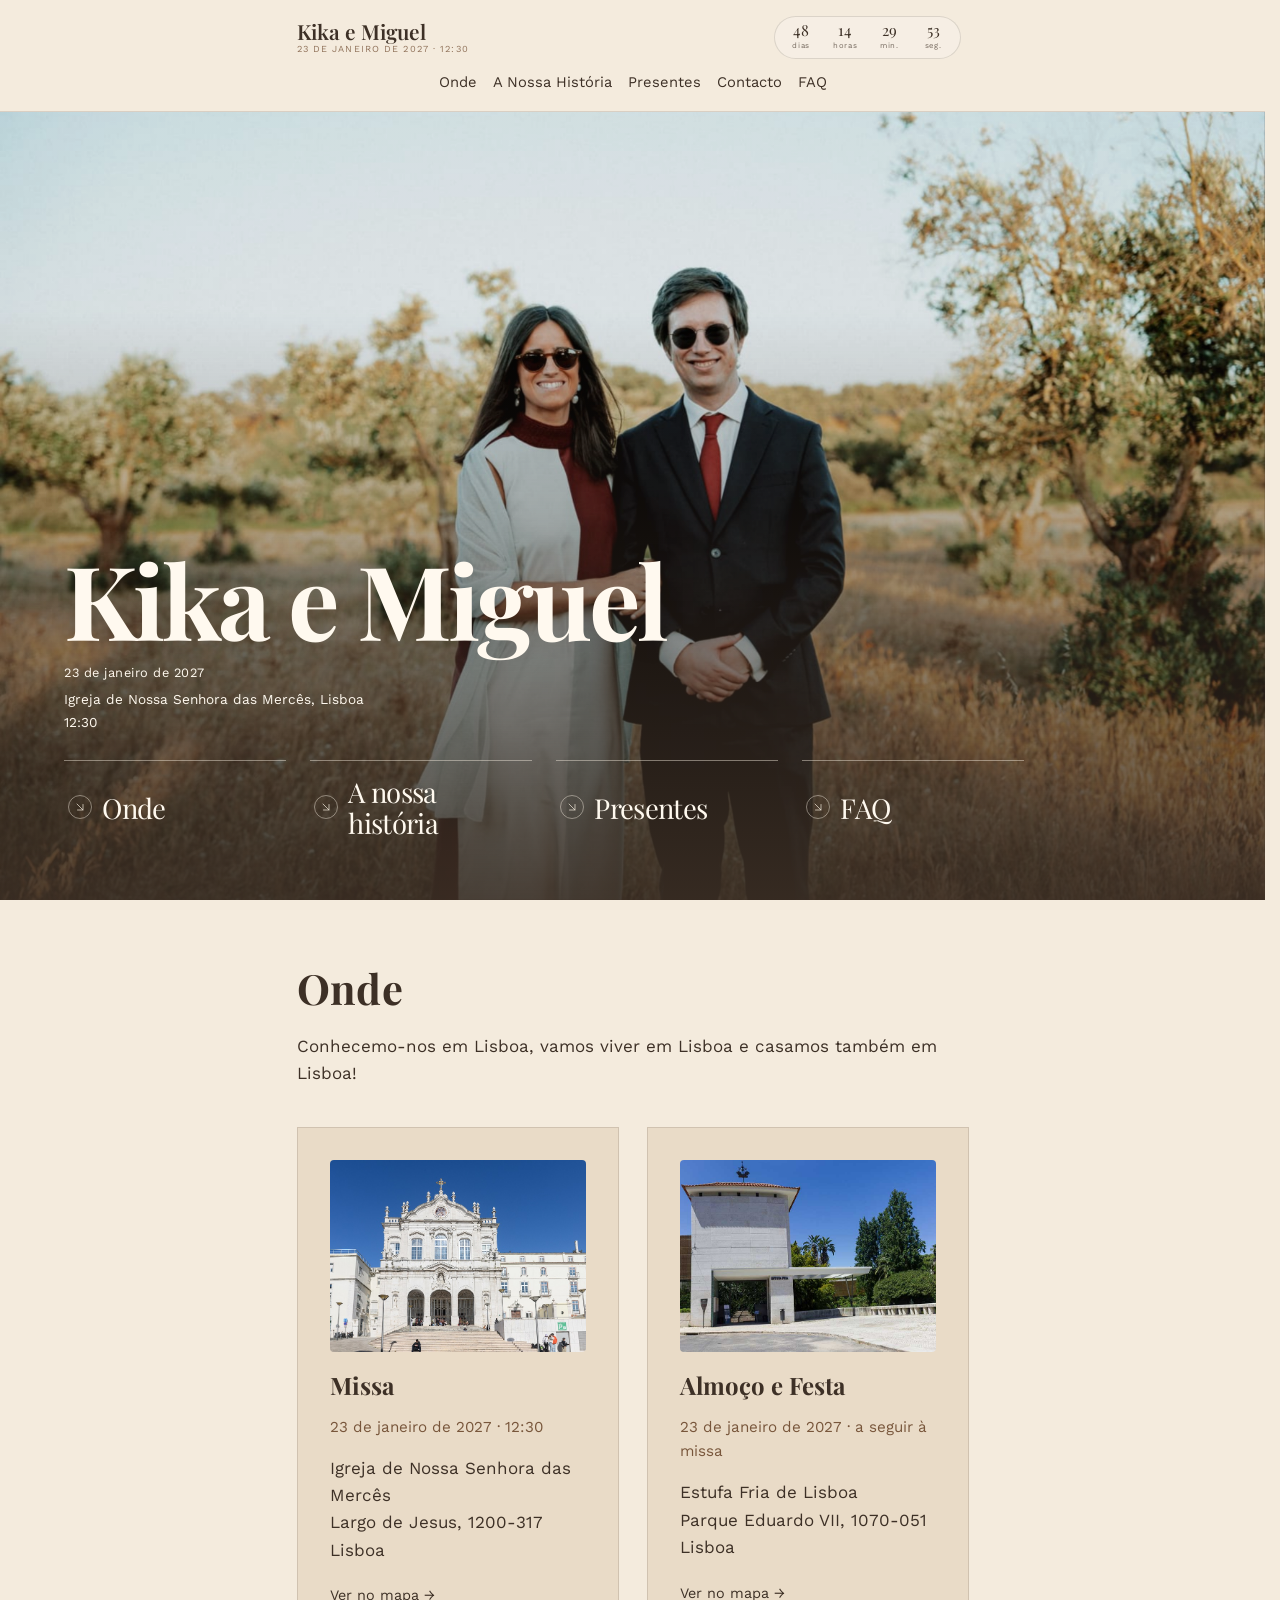
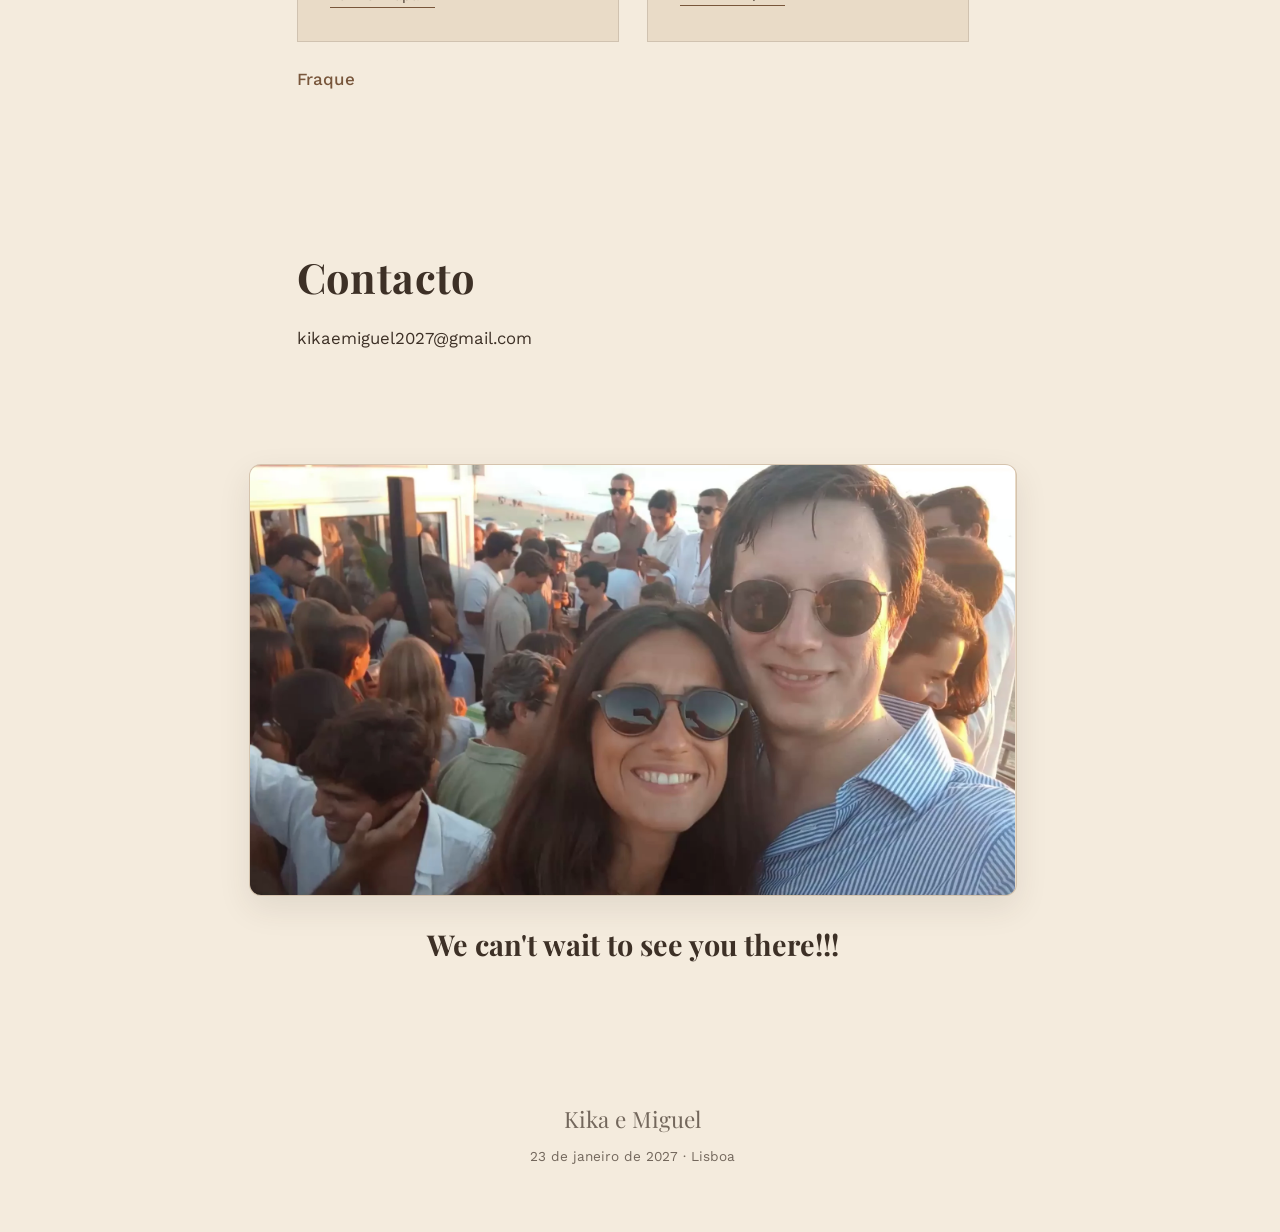
==== commit 398ca16b: "Update story headings, gift copy and FAQ wording" ====
--- a/index.html
+++ b/index.html
@@ -88,7 +88,7 @@
            href="https://www.google.com/maps/search/?api=1&query=Estufa+Fria+de+Lisboa+Parque+Eduardo+VII">Ver no mapa →</a>
       </div>
     </div>
-    <p class="details-dress-code" data-content="details.dressCode">Dress Code: Fraque</p>
+    <p class="details-dress-code" data-content="details.dressCode">Fraque</p>
   </div>
 </section>
 
@@ -100,8 +100,7 @@
     <div class="story-flow">
       <article class="story-moment story-work">
         <div class="story-copy reveal">
-          <h3><span class="moment-num" data-content="story.workNumber">01</span><span data-content="story.work">O Início</span></h3>
-          <p data-content="story.workDescription">Conhecemo-nos a trabalhar juntos na McKinsey.</p>
+          <h3><span class="moment-num" data-content="story.workNumber">01</span><span data-content="story.work">Conhecemo-nos na McKinsey</span></h3>
         </div>
         <div class="moment-gallery story-work-gallery">
           <figure class="story-photo reveal">
@@ -117,8 +116,7 @@
 
       <article class="story-moment story-fun">
         <div class="story-copy reveal">
-          <h3><span class="moment-num" data-content="story.funNumber">02</span><span data-content="story.fun">A Divertirmo-nos</span></h3>
-          <p data-content="story.funDescription">Quando demos por isso, já andávamos a inventar cada vez mais coisas para fazer juntos.</p>
+          <h3><span class="moment-num" data-content="story.funNumber">02</span><span data-content="story.fun">Em programas</span></h3>
         </div>
         <div class="moment-gallery story-collage">
           <figure class="story-photo reveal">
@@ -142,8 +140,7 @@
 
       <article class="story-moment story-proposal">
         <div class="story-copy reveal">
-          <h3><span class="moment-num" data-content="story.proposalNumber">03</span><span data-content="story.proposal">O Pedido</span></h3>
-          <p data-content="story.proposalDescription">Fomos a Paris para ir à Disney, mas o Miguel tinha outros planos...</p>
+          <h3><span class="moment-num" data-content="story.proposalNumber">03</span><span data-content="story.proposal">O pedido em Paris</span></h3>
         </div>
         <div class="moment-gallery proposal-lead">
           <figure class="story-photo reveal">
@@ -219,15 +216,15 @@
     <div class="bank-block">
       <p class="bank-iban-row"><strong>IBAN:</strong> <span id="bankIban" data-content="bank.iban">PT50 0018 000370175294020 34</span>&nbsp;<button class="copy-iban" id="copyIban" type="button" title="Copiar IBAN" hidden><svg class="copy-icon" viewBox="0 0 24 24" aria-hidden="true"><rect x="8" y="8" width="13" height="13" rx="2"></rect><path d="M16 8V5a2 2 0 0 0-2-2H5a2 2 0 0 0-2 2v9a2 2 0 0 0 2 2h3"></path></svg><svg class="copy-check" viewBox="0 0 24 24" aria-hidden="true"><path d="m5 12 4 4L19 6"></path></svg><span class="copy-label" data-content="bank.copy">Copiar IBAN</span><span class="copy-label" data-content="bank.copied" hidden>IBAN copiado</span></button></p>
       <p><strong>BIC/SWIFT:</strong> <span data-content="bank.bic">TOTAPTPL</span></p>
+      <p class="copy-status" id="copyIbanStatus" role="status" aria-live="polite" aria-atomic="true"><span data-content="bank.copySuccess" hidden>IBAN copiado.</span><span data-content="bank.copyError" hidden>Não foi possível copiar automaticamente. O IBAN está selecionado para copiar manualmente.</span></p>
       <hr class="payment-divider">
       <p><strong>MB Way (Miguel):</strong> <span data-content="bank.mbWayMiguel">916202487</span></p>
       <p><strong>MB Way (Kika):</strong> <span data-content="bank.mbWayKika">931847410</span></p>
-      <p class="copy-status" id="copyIbanStatus" role="status" aria-live="polite" aria-atomic="true"><span data-content="bank.copySuccess" hidden>IBAN copiado.</span><span data-content="bank.copyError" hidden>Não foi possível copiar automaticamente. O IBAN está selecionado para copiar manualmente.</span></p>
     </div>
 
     <div class="gift-form" id="giftForm">
       <span id="giftFormHeading" data-content="giftForm.title" hidden>Presente</span>
-      <p data-content="giftForm.intro">Agradecemos muito a ajuda que nos quiserem dar para ajudar a montar a nossa casa ou para a nossa lua de mel. Se possível, pedimos que preencham este curto formulário com o presente que escolheram, para podermos agradecer a cada um.</p>
+      <p data-content="giftForm.intro">Agradecemos muito a ajuda que nos quiserem dar para ajudar a montar a nossa casa ou para a nossa lua de mel. Se possível, pedimos que preencham este formulário, para podermos agradecer a cada um.</p>
       <form id="customGiftForm" hidden data-endpoint="https://script.google.com/macros/s/AKfycbx-ztRzOXw5YSx06odJkNbCUoe7E1ov6yfULaT5gcZmlSHtW9ROfE-mI3DYeg9OhtJrsA/exec">
         <label for="giftName">Nome <span aria-hidden="true">*</span></label>
         <input id="giftName" name="name" autocomplete="name" required maxlength="200">
@@ -267,12 +264,12 @@
     <div class="faq-list">
       <div class="faq-item">
         <button class="faq-question" aria-expanded="false">
-          <span data-content="faq.question.1">Qual é o dress code?</span>
-          <span class="faq-icon">+</span>
-        </button>
-        <div class="faq-answer">
-          <div class="faq-answer-inner">
-            <p data-content="faq.dressCode">Fraque.</p>
+          <span data-content="faq.question.1">É de Fraque?</span>
+          <span class="faq-icon">+</span>
+        </button>
+        <div class="faq-answer">
+          <div class="faq-answer-inner">
+            <p data-content="faq.dressCode">Sim! :)</p>
           </div>
         </div>
       </div>
@@ -305,7 +302,7 @@
 
       <div class="faq-item">
         <button class="faq-question" aria-expanded="false">
-          <span data-content="faq.question.4">Como chego ao sítio do Almoço dentro da estufa fria?</span>
+          <span data-content="faq.question.4">Na Estufa Fria, como chego ao sítio do Almoço?</span>
           <span class="faq-icon">+</span>
         </button>
         <div class="faq-answer">
--- a/css/styles.css
+++ b/css/styles.css
@@ -837,6 +837,7 @@
   display: none;
 }
 .gift-form > p {
+  max-width: none;
   line-height: 1.65;
 }
 .gift-form iframe {
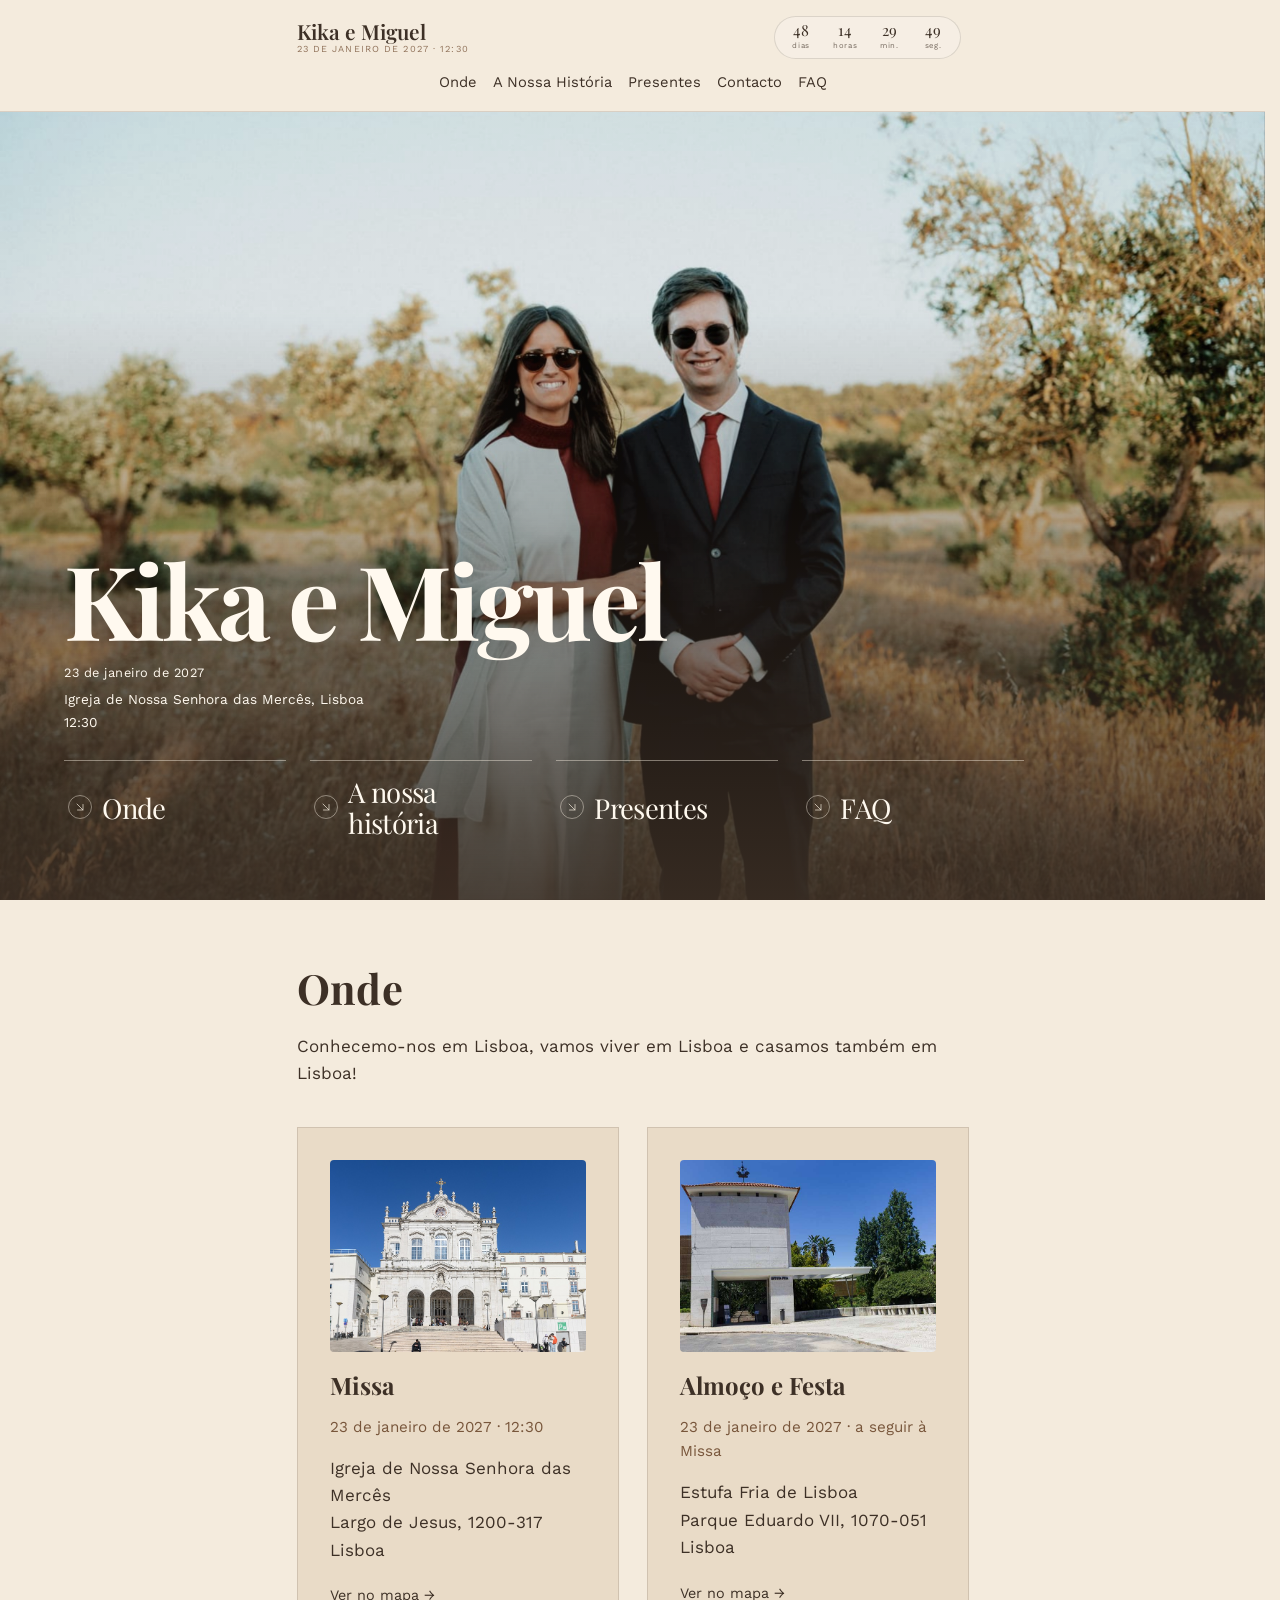
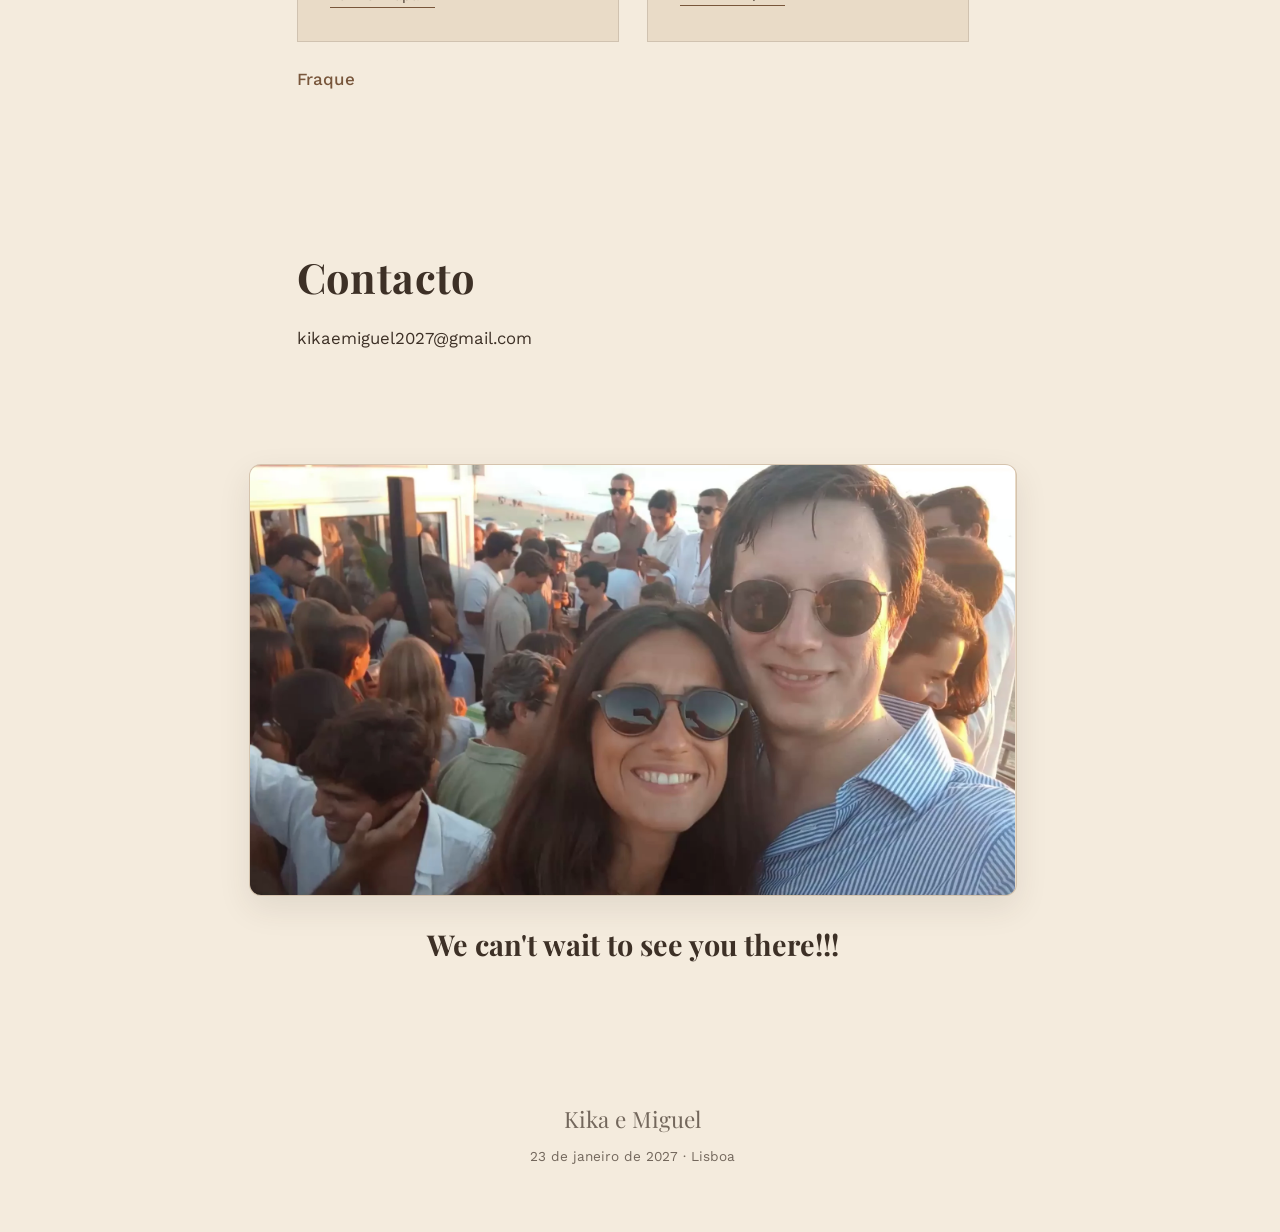
==== commit aab2f1df: "capitalize Missa" ====
--- a/index.html
+++ b/index.html
@@ -79,7 +79,7 @@
       <div class="event-card reveal">
         <img class="event-photo" src="pictures/locations/estufafria_visitar.jpg" alt="Estufa Fria de Lisboa" loading="lazy" decoding="async">
         <h3><span data-content="event.reception">Almoço e Festa</span></h3>
-        <p class="event-time" data-date="reception">23 de janeiro de 2027 · a seguir à missa</p>
+        <p class="event-time" data-date="reception">23 de janeiro de 2027 · a seguir à Missa</p>
         <address>
           Estufa Fria de Lisboa<br>
           Parque Eduardo VII, 1070-051 Lisboa
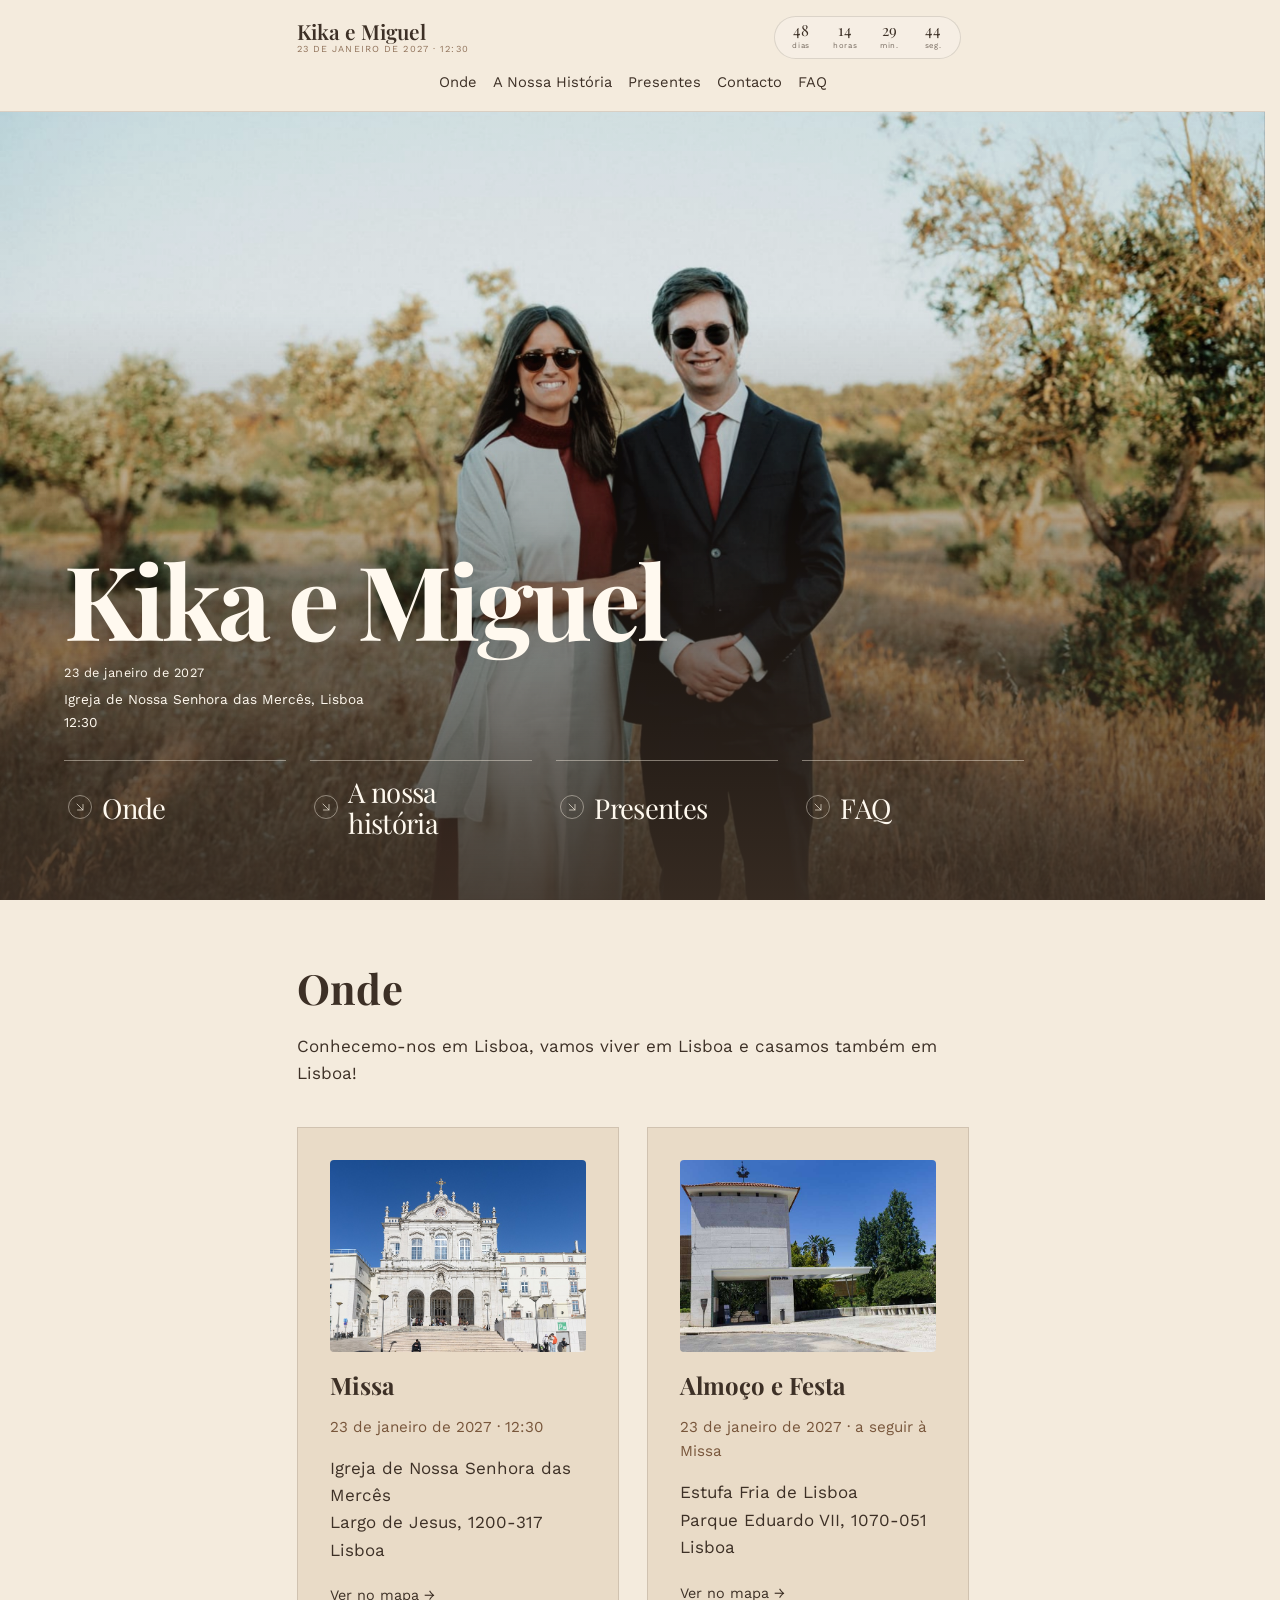
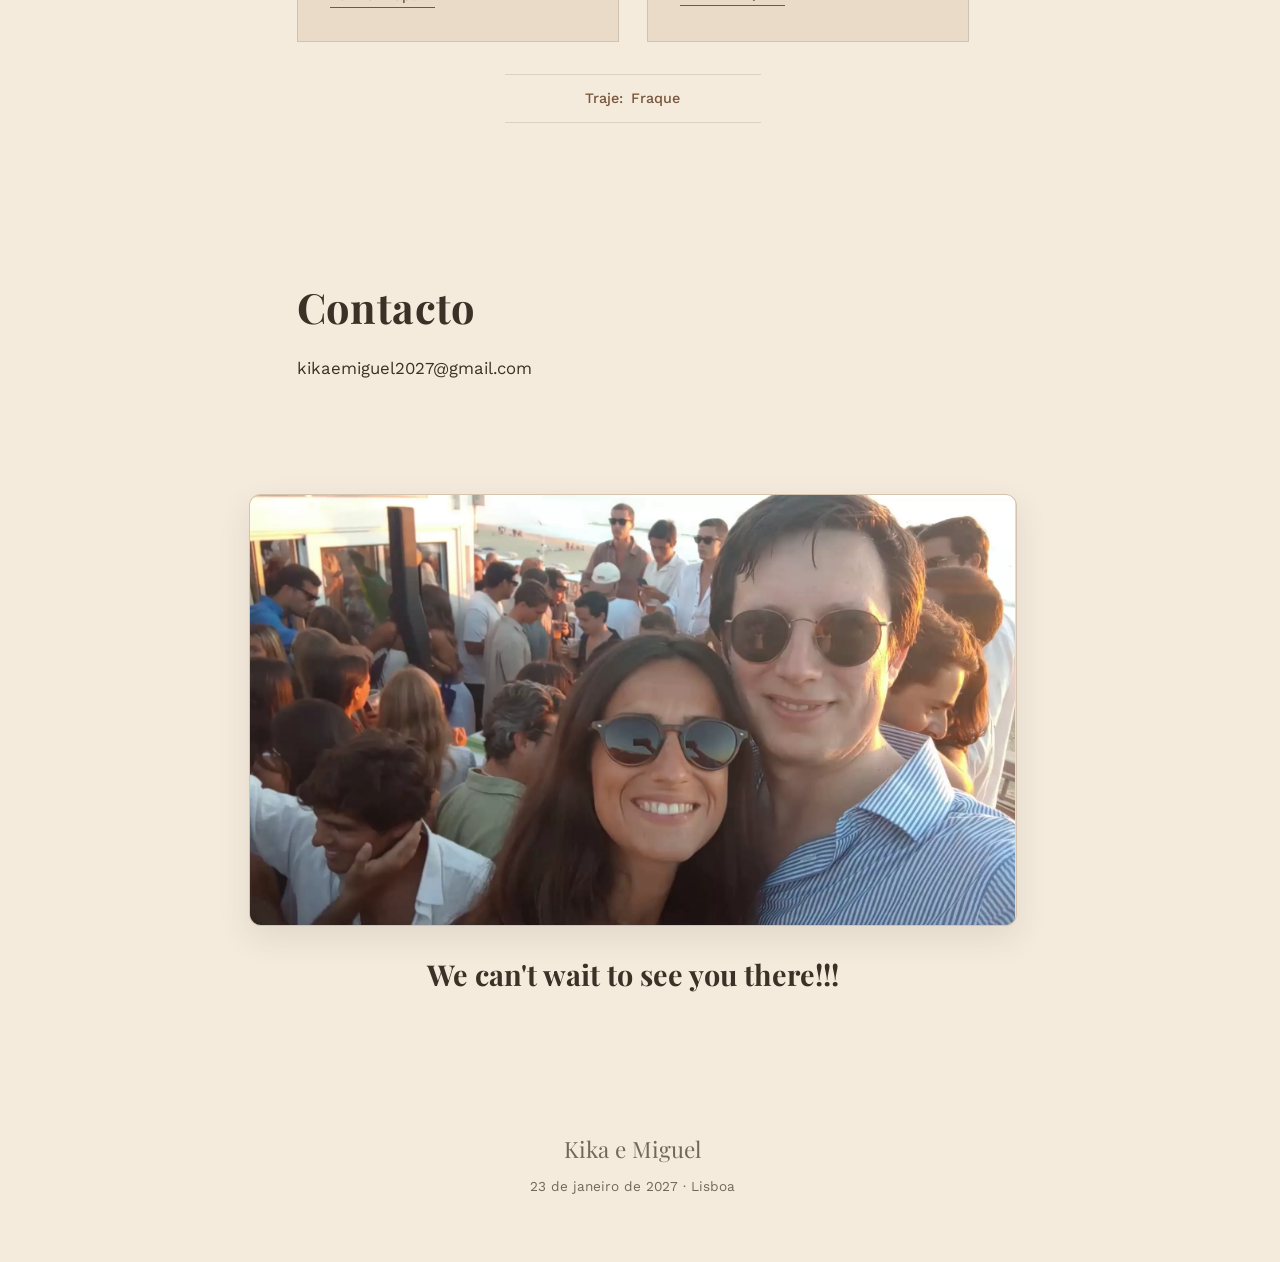
==== commit 0aee6821: "Style dress-code note beneath venue cards" ====
--- a/index.html
+++ b/index.html
@@ -88,7 +88,12 @@
            href="https://www.google.com/maps/search/?api=1&query=Estufa+Fria+de+Lisboa+Parque+Eduardo+VII">Ver no mapa →</a>
       </div>
     </div>
-    <p class="details-dress-code" data-content="details.dressCode">Fraque</p>
+    <div class="details-dress-code">
+      <p>
+        <span class="details-dress-code-label" data-content="details.dressCodeLabel">Traje:</span>
+        <span class="details-dress-code-value" data-content="details.dressCode">Fraque</span>
+      </p>
+    </div>
   </div>
 </section>
 
--- a/css/styles.css
+++ b/css/styles.css
@@ -565,8 +565,23 @@
   margin-bottom: 0.3rem;
 }
 .details-dress-code {
-  margin: 1.5rem 0 0;
+  width: 16rem;
+  max-width: 100%;
+  margin: 2rem auto 0;
+  padding: 0.75rem 0.5rem;
+  border-top: 1px solid var(--line);
+  border-bottom: 1px solid var(--line);
+  text-align: center;
+}
+.details-dress-code p {
+  display: flex;
+  flex-wrap: wrap;
+  align-items: baseline;
+  justify-content: center;
+  gap: 0.45rem;
+  margin: 0;
   color: var(--color-accent);
+  font-size: 0.9rem;
   font-weight: 500;
 }
 .event-photo {
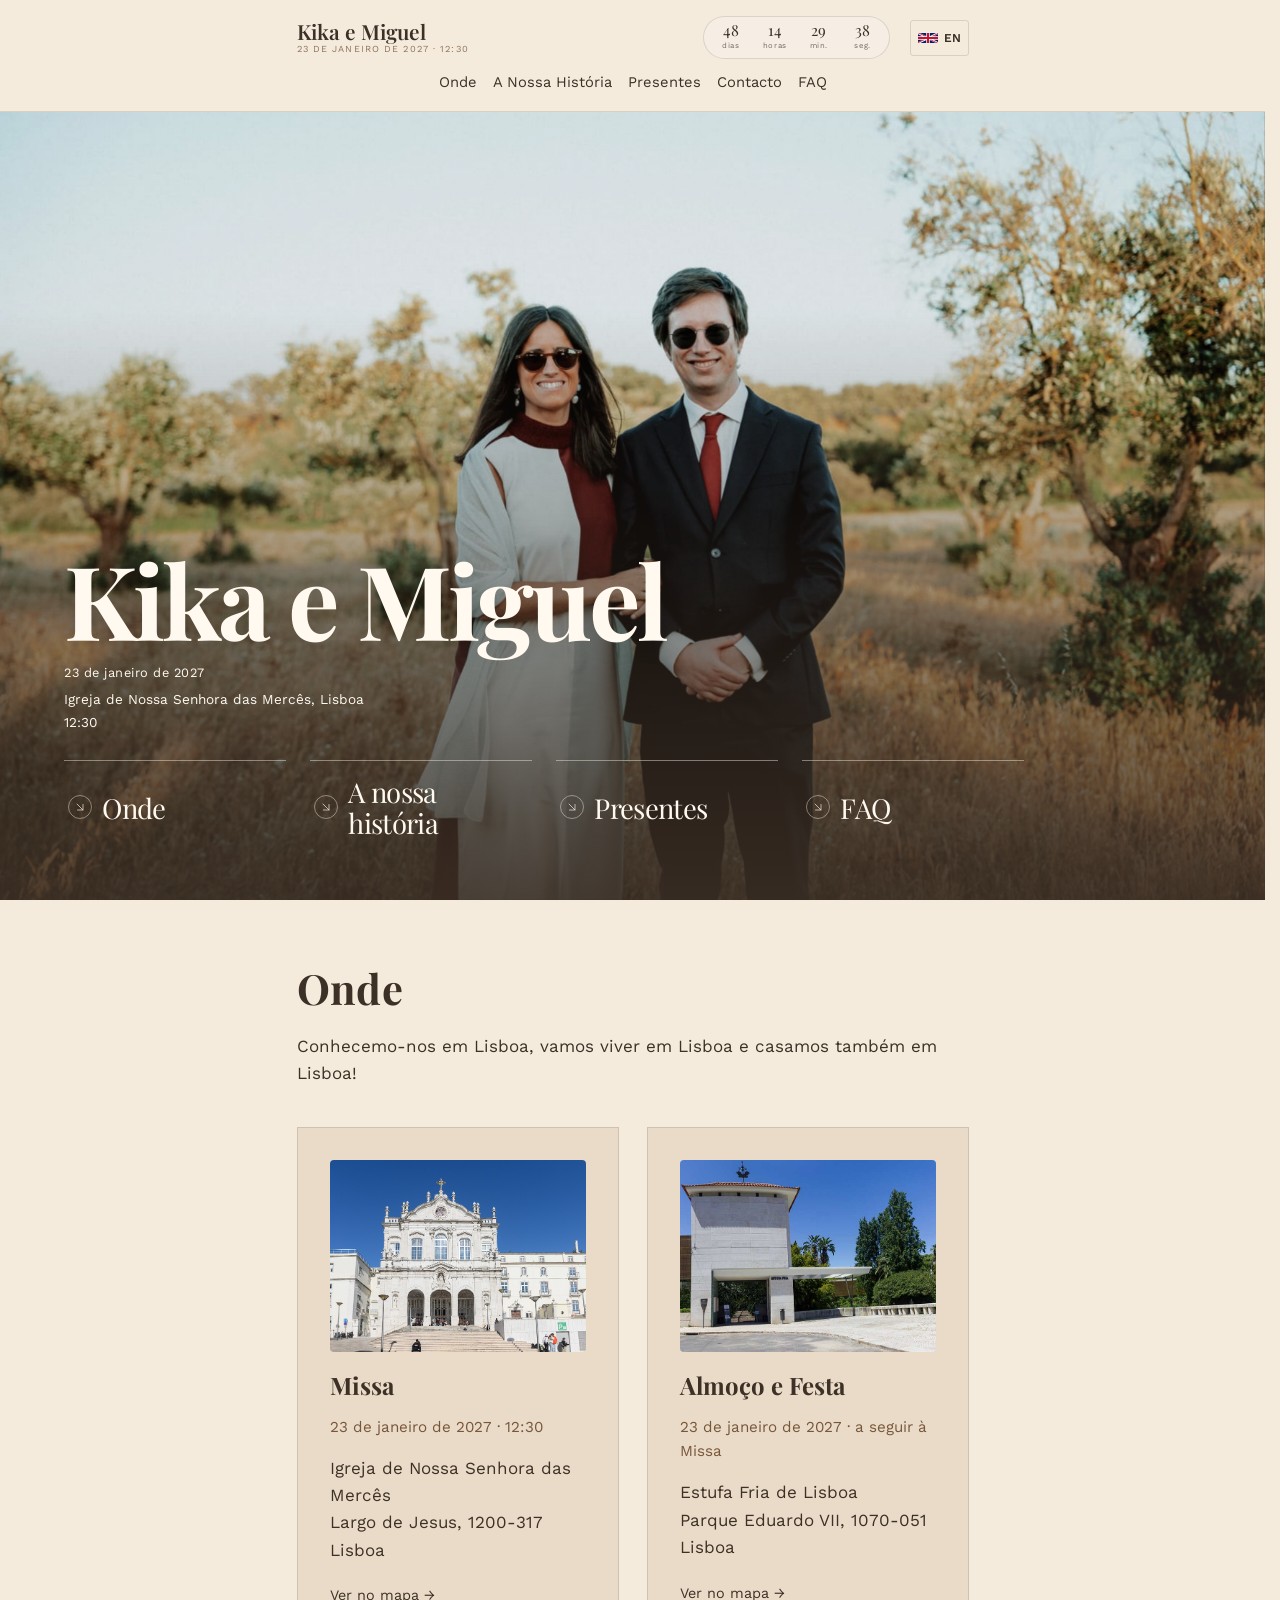
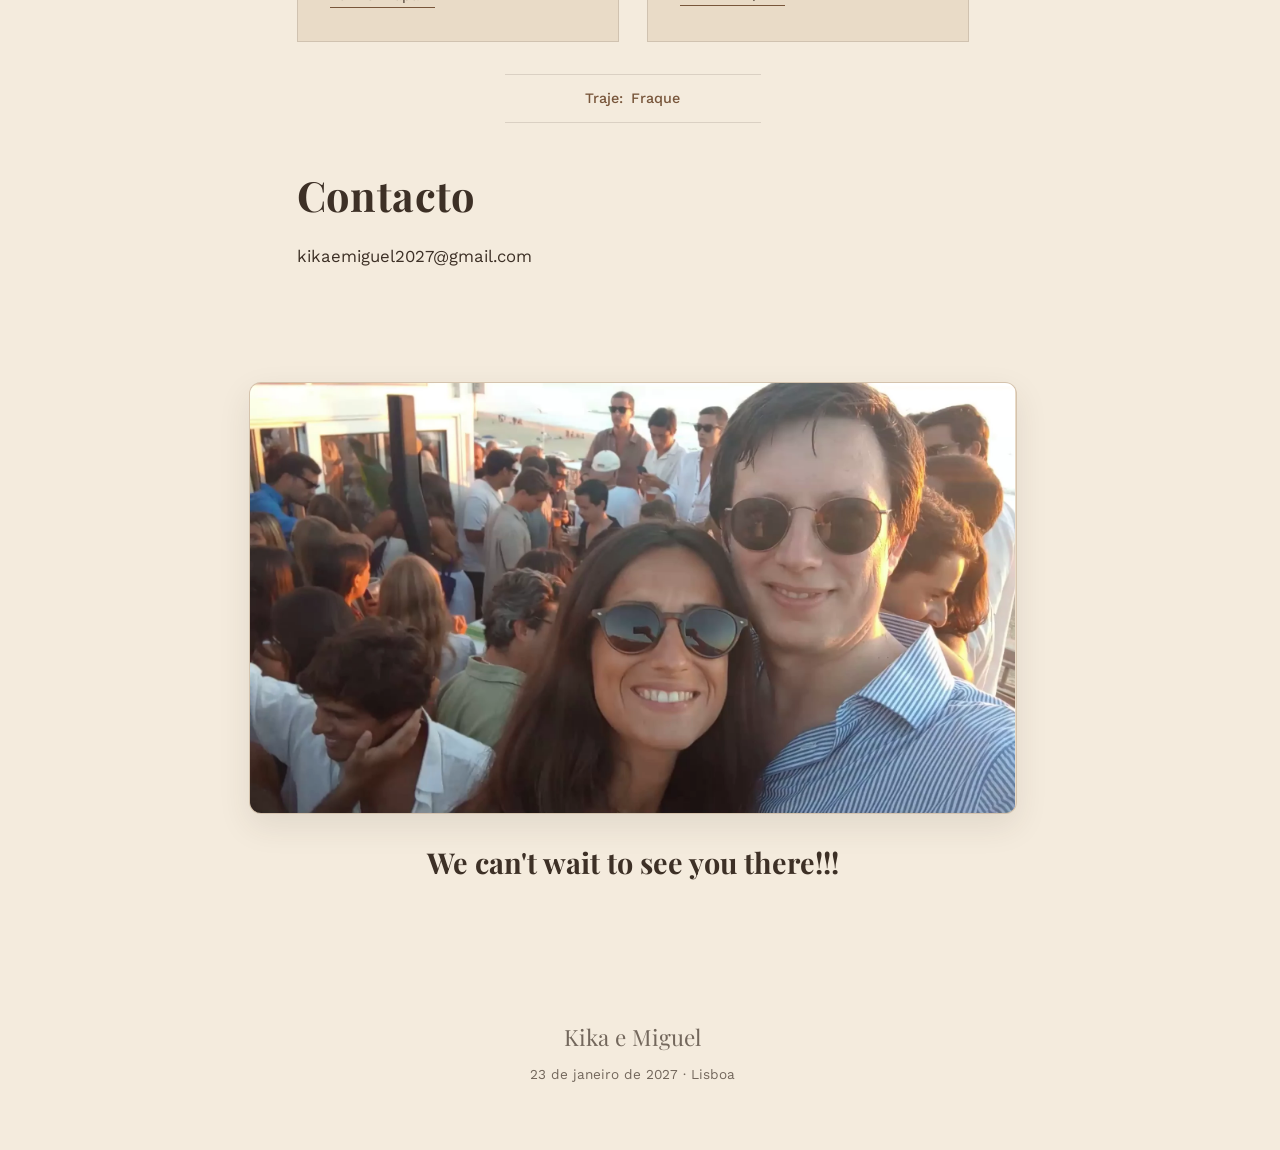
==== commit 8c59fe42: "Add English language option to the wedding site" ====
--- a/index.html
+++ b/index.html
@@ -3,8 +3,8 @@
 <head>
 <meta charset="UTF-8">
 <meta name="viewport" content="width=device-width, initial-scale=1.0">
-<title>Kika e Miguel — 23 de janeiro de 2027</title>
-<meta name="description" content="Casamento de Kika e Miguel, 23 de janeiro de 2027, Lisboa.">
+<title data-date="pageTitle">Kika e Miguel — 23 de janeiro de 2027</title>
+<meta name="description" data-content-meta="meta.description" content="Casamento de Kika e Miguel, 23 de janeiro de 2027, Lisboa.">
 <link rel="preconnect" href="https://fonts.googleapis.com">
 <link rel="preconnect" href="https://fonts.gstatic.com" crossorigin>
 <link id="themeFonts" href="https://fonts.googleapis.com/css2?family=Playfair+Display:wght@400;600;700&family=Work+Sans:wght@400;500;600&display=swap" rel="stylesheet">
@@ -14,13 +14,13 @@
 
 <nav class="nav">
   <div class="nav-inner">
-    <div class="nav-brand" aria-label="Kika e Miguel e data do casamento">
-      <a class="nav-mark" href="#topo" title="Voltar ao início" data-content="nav.monogram">Kika e Miguel</a>
+    <div class="nav-brand" data-content-aria-label="nav.brandLabel" aria-label="Kika e Miguel e data do casamento">
+      <a class="nav-mark" href="#topo" data-content-title="nav.home" title="Voltar ao início" data-content="nav.monogram">Kika e Miguel</a>
       <span class="nav-date" data-date="time">23 de janeiro de 2027 · 12:30</span>
     </div>
 
     <div class="nav-meta">
-      <div class="nav-countdown" id="countdown" aria-label="Contagem decrescente para o casamento">
+      <div class="nav-countdown" id="countdown" data-content-aria-label="countdown.label" aria-label="Contagem decrescente para o casamento">
         <div class="unit"><span class="num" id="cd-days">–</span><span class="label" data-content="countdown.days">dias</span></div>
         <div class="unit"><span class="num" id="cd-hours">–</span><span class="label" data-content="countdown.hours">horas</span></div>
         <div class="unit"><span class="num" id="cd-mins">–</span><span class="label" data-content="countdown.minutes">min.</span></div>
@@ -28,20 +28,26 @@
       </div>
     </div>
 
-    <button class="nav-toggle" id="navToggle" aria-expanded="false" aria-controls="navLinks">Menu</button>
+    <div class="nav-actions">
+      <button class="nav-toggle" id="navToggle" aria-expanded="false" aria-controls="navLinks" data-content="nav.menu">Menu</button>
+      <button class="language-toggle" id="languageToggle" type="button" data-content-aria-label="language.switch" aria-label="Mudar para inglês" hidden>
+        <img src="pictures/flags/uk.png" width="20" height="12" alt="">
+        <span>EN</span>
+      </button>
+    </div>
     <ul class="nav-links" id="navLinks">
       <li><a href="#detalhes" data-content="nav.details">Onde</a></li>
-      <li><a href="#historia">A Nossa História</a></li>
-      <li><a href="#presentes">Presentes</a></li>
-      <li><a href="#contacto">Contacto</a></li>
-      <li><a href="#faq">FAQ</a></li>
+      <li><a href="#historia" data-content="nav.storyMenu">A Nossa História</a></li>
+      <li><a href="#presentes" data-content="nav.gifts">Presentes</a></li>
+      <li><a href="#contacto" data-content="nav.contact">Contacto</a></li>
+      <li><a href="#faq" data-content="nav.faq">FAQ</a></li>
     </ul>
   </div>
 </nav>
 
 <!-- ========================= HERO ========================= -->
 <header class="hero" data-section="hero" id="topo">
-  <img class="hero-photo" src="pictures/our_story/Main-picture.jpeg" alt="Kika e Miguel" fetchpriority="high" width="1752" height="1168">
+  <img class="hero-photo" src="pictures/our_story/Main-picture.jpeg" data-content-alt="couple.name" alt="Kika e Miguel" fetchpriority="high" width="1752" height="1168">
   <div class="hero-inner">
     <div class="hero-intro">
       <h1 class="signature" data-content="couple.name">Kika e Miguel</h1>
@@ -49,7 +55,7 @@
       <p class="hero-venue" data-content="hero.venue">Igreja de Nossa Senhora das Mercês, Lisboa</p>
       <p class="hero-time" data-date="clock">12:30</p>
     </div>
-    <nav class="hero-links" aria-label="Explore o nosso casamento">
+    <nav class="hero-links" data-content-aria-label="hero.linksLabel" aria-label="Explore o nosso casamento">
       <a class="hero-link" href="#detalhes"><span class="hero-link-arrow" aria-hidden="true"><svg viewBox="0 0 24 24" fill="none"><path d="M6 6l12 12M7 18h11V7"/></svg></span><span class="hero-link-label" data-content="nav.details">Onde</span></a>
       <a class="hero-link" href="#historia"><span class="hero-link-arrow" aria-hidden="true"><svg viewBox="0 0 24 24" fill="none"><path d="M6 6l12 12M7 18h11V7"/></svg></span><span class="hero-link-label" data-content="nav.story">A nossa história</span></a>
       <a class="hero-link" href="#presentes"><span class="hero-link-arrow" aria-hidden="true"><svg viewBox="0 0 24 24" fill="none"><path d="M6 6l12 12M7 18h11V7"/></svg></span><span class="hero-link-label" data-content="nav.gifts">Presentes</span></a>
@@ -66,25 +72,25 @@
 
     <div class="event-grid">
       <div class="event-card reveal">
-        <img class="event-photo" src="pictures/locations/igreja_merces_2.jpg" alt="Igreja de Nossa Senhora das Mercês" loading="lazy" decoding="async">
+        <img class="event-photo" src="pictures/locations/igreja_merces_2.jpg" data-content-alt="event.ceremonyVenue" alt="Igreja de Nossa Senhora das Mercês" loading="lazy" decoding="async">
         <h3><span data-content="event.ceremony">Missa</span></h3>
         <p class="event-time" data-date="time">23 de janeiro de 2027 · 12:30</p>
         <address>
-          Igreja de Nossa Senhora das Mercês<br>
-          Largo de Jesus, 1200-317 Lisboa
+          <span data-content="event.ceremonyVenue">Igreja de Nossa Senhora das Mercês</span><br>
+          <span data-content="event.ceremonyAddress">Largo de Jesus, 1200-317 Lisboa</span>
         </address>
-        <a class="map-link" target="_blank" rel="noopener"
+        <a class="map-link" target="_blank" rel="noopener" data-content="event.mapLink"
            href="https://www.google.com/maps/search/?api=1&query=Igreja+de+Nossa+Senhora+das+Merc%C3%AAs+Largo+de+Jesus+Lisboa">Ver no mapa →</a>
       </div>
       <div class="event-card reveal">
-        <img class="event-photo" src="pictures/locations/estufafria_visitar.jpg" alt="Estufa Fria de Lisboa" loading="lazy" decoding="async">
+        <img class="event-photo" src="pictures/locations/estufafria_visitar.jpg" data-content-alt="event.receptionVenue" alt="Estufa Fria de Lisboa" loading="lazy" decoding="async">
         <h3><span data-content="event.reception">Almoço e Festa</span></h3>
         <p class="event-time" data-date="reception">23 de janeiro de 2027 · a seguir à Missa</p>
         <address>
-          Estufa Fria de Lisboa<br>
-          Parque Eduardo VII, 1070-051 Lisboa
+          <span data-content="event.receptionVenue">Estufa Fria de Lisboa</span><br>
+          <span data-content="event.receptionAddress">Parque Eduardo VII, 1070-051 Lisboa</span>
         </address>
-        <a class="map-link" target="_blank" rel="noopener"
+        <a class="map-link" target="_blank" rel="noopener" data-content="event.mapLink"
            href="https://www.google.com/maps/search/?api=1&query=Estufa+Fria+de+Lisboa+Parque+Eduardo+VII">Ver no mapa →</a>
       </div>
     </div>
@@ -207,11 +213,11 @@
         <p data-content="honeymoon.intro">Queremos começar esta grande aventura juntos num dos lugares mais bonitos do planeta - na Patagónia Argentina e Chilena.</p>
         <div class="gift-gallery honeymoon-gallery">
           <figure>
-            <a class="gallery-photo" href="pictures/patagonia/ElChalten.jpg" data-lightbox><img src="pictures/patagonia/ElChalten.jpg" alt="Fitz Roy e lago em El Chaltén" loading="lazy" decoding="async" width="2400" height="1793"></a>
+            <a class="gallery-photo" href="pictures/patagonia/ElChalten.jpg" data-lightbox><img src="pictures/patagonia/ElChalten.jpg" data-content-alt="honeymoon.photo.chalten" alt="Fitz Roy e lago em El Chaltén" loading="lazy" decoding="async" width="2400" height="1793"></a>
             <figcaption><span data-content="honeymoon.chalten">El Chaltén · Fitz Roy</span></figcaption>
           </figure>
           <figure>
-            <a class="gallery-photo" href="pictures/patagonia/torres_del_paine.jpg" data-lightbox><img src="pictures/patagonia/torres_del_paine.jpg" alt="Torres del Paine e lago na Patagónia chilena" loading="lazy" decoding="async" width="864" height="1080"></a>
+            <a class="gallery-photo" href="pictures/patagonia/torres_del_paine.jpg" data-lightbox><img src="pictures/patagonia/torres_del_paine.jpg" data-content-alt="honeymoon.photo.paine" alt="Torres del Paine e lago na Patagónia chilena" loading="lazy" decoding="async" width="864" height="1080"></a>
             <figcaption><span data-content="honeymoon.paine">Torres del Paine</span></figcaption>
           </figure>
         </div>
@@ -219,7 +225,7 @@
     </div>
 
     <div class="bank-block">
-      <p class="bank-iban-row"><strong>IBAN:</strong> <span id="bankIban" data-content="bank.iban">PT50 0018 000370175294020 34</span>&nbsp;<button class="copy-iban" id="copyIban" type="button" title="Copiar IBAN" hidden><svg class="copy-icon" viewBox="0 0 24 24" aria-hidden="true"><rect x="8" y="8" width="13" height="13" rx="2"></rect><path d="M16 8V5a2 2 0 0 0-2-2H5a2 2 0 0 0-2 2v9a2 2 0 0 0 2 2h3"></path></svg><svg class="copy-check" viewBox="0 0 24 24" aria-hidden="true"><path d="m5 12 4 4L19 6"></path></svg><span class="copy-label" data-content="bank.copy">Copiar IBAN</span><span class="copy-label" data-content="bank.copied" hidden>IBAN copiado</span></button></p>
+      <p class="bank-iban-row"><strong>IBAN:</strong> <span id="bankIban" data-content="bank.iban">PT50 0018 000370175294020 34</span>&nbsp;<button class="copy-iban" id="copyIban" type="button" data-content-title="bank.copy" title="Copiar IBAN" hidden><svg class="copy-icon" viewBox="0 0 24 24" aria-hidden="true"><rect x="8" y="8" width="13" height="13" rx="2"></rect><path d="M16 8V5a2 2 0 0 0-2-2H5a2 2 0 0 0-2 2v9a2 2 0 0 0 2 2h3"></path></svg><svg class="copy-check" viewBox="0 0 24 24" aria-hidden="true"><path d="m5 12 4 4L19 6"></path></svg><span class="copy-label" data-content="bank.copy">Copiar IBAN</span><span class="copy-label" data-content="bank.copied" hidden>IBAN copiado</span></button></p>
       <p><strong>BIC/SWIFT:</strong> <span data-content="bank.bic">TOTAPTPL</span></p>
       <p class="copy-status" id="copyIbanStatus" role="status" aria-live="polite" aria-atomic="true"><span data-content="bank.copySuccess" hidden>IBAN copiado.</span><span data-content="bank.copyError" hidden>Não foi possível copiar automaticamente. O IBAN está selecionado para copiar manualmente.</span></p>
       <hr class="payment-divider">
@@ -231,20 +237,21 @@
       <span id="giftFormHeading" data-content="giftForm.title" hidden>Presente</span>
       <p data-content="giftForm.intro">Agradecemos muito a ajuda que nos quiserem dar para ajudar a montar a nossa casa ou para a nossa lua de mel. Se possível, pedimos que preencham este formulário, para podermos agradecer a cada um.</p>
       <form id="customGiftForm" hidden data-endpoint="https://script.google.com/macros/s/AKfycbx-ztRzOXw5YSx06odJkNbCUoe7E1ov6yfULaT5gcZmlSHtW9ROfE-mI3DYeg9OhtJrsA/exec">
-        <label for="giftName">Nome <span aria-hidden="true">*</span></label>
+        <label for="giftName"><span data-content="giftForm.name">Nome</span> <span aria-hidden="true">*</span></label>
         <input id="giftName" name="name" autocomplete="name" required maxlength="200">
-        <label for="giftPresent">Presente <span aria-hidden="true">*</span></label>
+        <label for="giftPresent"><span data-content="giftForm.gift">Presente</span> <span aria-hidden="true">*</span></label>
         <input id="giftPresent" name="gift" required maxlength="500">
-        <label for="giftMessage">Mensagem para os noivos (opcional)</label>
+        <label for="giftMessage" data-content="giftForm.message">Mensagem para os noivos (opcional)</label>
         <textarea id="giftMessage" name="message" rows="4" maxlength="3000"></textarea>
         <div class="gift-trap" aria-hidden="true">
-          <label for="giftWebsite">Website</label>
+          <label for="giftWebsite" data-content="giftForm.website">Website</label>
           <input id="giftWebsite" name="website" tabindex="-1" autocomplete="off">
         </div>
-        <button type="submit">Enviar</button>
+        <button type="submit" data-content="giftForm.submit">Enviar</button>
         <p id="giftStatus" role="status" aria-live="polite"></p>
       </form>
-      <iframe id="giftFormFrame" title="Formulário de presentes para Kika e Miguel" aria-labelledby="giftFormHeading" loading="lazy" referrerpolicy="no-referrer" src="https://docs.google.com/forms/d/e/1FAIpQLSdnnUQxGZ78u5RQVlN-WBxMYcdQK6cORLPvaqNQm06u_W8C7A/viewform?embedded=true"></iframe>
+      <p id="giftFallbackLanguage" data-content="giftForm.fallbackLanguage" hidden>O formulário abaixo está em português.</p>
+      <iframe id="giftFormFrame" data-content-title="giftForm.frameTitle" title="Formulário de presentes para Kika e Miguel" aria-labelledby="giftFormHeading" loading="lazy" referrerpolicy="no-referrer" src="https://docs.google.com/forms/d/e/1FAIpQLSdnnUQxGZ78u5RQVlN-WBxMYcdQK6cORLPvaqNQm06u_W8C7A/viewform?embedded=true"></iframe>
       <p class="gift-form-link"><a id="giftFormLink" href="https://docs.google.com/forms/d/e/1FAIpQLSdnnUQxGZ78u5RQVlN-WBxMYcdQK6cORLPvaqNQm06u_W8C7A/viewform" target="_blank" rel="noopener noreferrer" data-content="giftForm.open">Abrir o formulário numa nova janela</a></p>
     </div>
 
@@ -287,7 +294,7 @@
         <div class="faq-answer">
           <div class="faq-answer-inner">
             <p data-content="parking.church">Parque Largo de Jesus Telpark — mesmo ao lado da Igreja das Mercês. Aberto 24 horas/dia. Primeira hora 2 €</p>
-            <a class="map-link" href="https://www.telpark.com/pt/cidades/lisboa/parque-largo-de-jesus/" target="_blank" rel="noopener">Consultar o Parque Largo de Jesus no operador →</a>
+            <a class="map-link" href="https://www.telpark.com/pt/cidades/lisboa/parque-largo-de-jesus/" target="_blank" rel="noopener" data-content="parking.churchLink">Consultar o Parque Largo de Jesus no operador →</a>
           </div>
         </div>
       </div>
@@ -300,7 +307,7 @@
         <div class="faq-answer">
           <div class="faq-answer-inner">
             <p><span data-content="parking.estufaIntro">Pode estacionar na rua, na Alameda Edgar Cardoso, ou no </span><a data-content="parking.saba" href="https://www.google.com/maps/search/?api=1&amp;query=Saba+Alto+do+Parque+Lisboa" target="_blank" rel="noopener">parque Saba Alto do Parque</a><span data-content="parking.uber">. Se vier de Uber, pode ir até à porta da Estufa Fria.</span></p>
-            <a class="map-link" href="https://www.saba.pt/pt/estacionamento-lisboa/parque-de-estacionamento-saba-alto-do-parque" target="_blank" rel="noopener">Consultar o parque Saba Alto do Parque →</a>
+            <a class="map-link" href="https://www.saba.pt/pt/estacionamento-lisboa/parque-de-estacionamento-saba-alto-do-parque" target="_blank" rel="noopener" data-content="parking.sabaLink">Consultar o parque Saba Alto do Parque →</a>
           </div>
         </div>
       </div>
@@ -313,7 +320,7 @@
         <div class="faq-answer">
           <div class="faq-answer-inner">
             <p data-content="faq.venueDirections">Siga o percurso assinalado a verde na planta, desde a entrada da Estufa Fria até à Nave, onde será o Almoço</p>
-            <a class="venue-map" href="pictures/locations/MapaEF/EstufaFria_mapa_route.png" data-lightbox><img src="pictures/locations/MapaEF/EstufaFria_mapa_route.png" alt="Percurso assinalado a verde da entrada da Estufa Fria até à Nave" loading="lazy"></a>
+            <a class="venue-map" href="pictures/locations/MapaEF/EstufaFria_mapa_route.png" data-lightbox><img src="pictures/locations/MapaEF/EstufaFria_mapa_route.png" data-content-alt="faq.mapAlt" alt="Percurso assinalado a verde da entrada da Estufa Fria até à Nave" loading="lazy"></a>
             <p class="map-note" data-content="faq.mapHint">Selecione a planta para ampliar.</p>
           </div>
         </div>
@@ -338,7 +345,7 @@
 </section>
 
 <figure class="closing-video">
-  <video id="closingVideo" muted loop playsinline preload="none" poster="pictures/our_story/HavingFun-poster.webp" width="1920" height="1080" tabindex="0" role="button" aria-label="Reproduzir vídeo" aria-describedby="closingVideoCaption">
+  <video id="closingVideo" muted loop playsinline preload="none" poster="pictures/our_story/HavingFun-poster.webp" width="1920" height="1080" tabindex="0" role="button" data-content-aria-label="closing.videoPlay" aria-label="Reproduzir vídeo" aria-describedby="closingVideoCaption">
     <source src="pictures/our_story/HavingFun-boomerang.mp4" type="video/mp4">
     <a href="pictures/our_story/HavingFun-boomerang.mp4" data-content="closing.videoFallback">Ver vídeo</a>
   </video>
@@ -352,22 +359,23 @@
   <span data-date="place">23 de janeiro de 2027 · Lisboa</span>
 </footer>
 
-<dialog id="lightbox" class="lightbox" aria-label="Imagem ampliada" aria-describedby="lightboxCaption">
+<dialog id="lightbox" class="lightbox" data-content-aria-label="lightbox.label" aria-label="Imagem ampliada" aria-describedby="lightboxCaption">
   <div class="lightbox-header">
     <span id="lightboxTitle" class="lightbox-title"></span>
-    <button type="button" id="lightboxClose" class="lightbox-close" aria-label="Fechar imagem" autofocus><svg viewBox="0 0 24 24" aria-hidden="true"><path d="m6 6 12 12M18 6 6 18"/></svg></button>
+    <button type="button" id="lightboxClose" class="lightbox-close" data-content-aria-label="lightbox.close" aria-label="Fechar imagem" autofocus><svg viewBox="0 0 24 24" aria-hidden="true"><path d="m6 6 12 12M18 6 6 18"/></svg></button>
   </div>
   <div class="lightbox-stage"><img id="lightboxImage" alt=""></div>
   <div class="lightbox-controls">
-    <button type="button" id="lightboxPrev" aria-label="Imagem anterior"><svg viewBox="0 0 24 24" aria-hidden="true"><path d="m14 5-7 7 7 7"/></svg></button>
+    <button type="button" id="lightboxPrev" data-content-aria-label="lightbox.previous" aria-label="Imagem anterior"><svg viewBox="0 0 24 24" aria-hidden="true"><path d="m14 5-7 7 7 7"/></svg></button>
     <div class="lightbox-description" aria-live="polite" aria-atomic="true">
       <p id="lightboxCaption"></p>
       <span id="lightboxCounter" class="lightbox-counter"></span>
     </div>
-    <button type="button" id="lightboxNext" aria-label="Imagem seguinte"><svg viewBox="0 0 24 24" aria-hidden="true"><path d="m10 5 7 7-7 7"/></svg></button>
+    <button type="button" id="lightboxNext" data-content-aria-label="lightbox.next" aria-label="Imagem seguinte"><svg viewBox="0 0 24 24" aria-hidden="true"><path d="m10 5 7 7-7 7"/></svg></button>
   </div>
 </dialog>
 <script src="js/config.js"></script>
+<script src="js/localization.js"></script>
 <script src="js/navigation.js"></script>
 <script src="js/main.js"></script>
 <script src="js/gift-form.js"></script>
--- a/css/styles.css
+++ b/css/styles.css
@@ -216,6 +216,39 @@
   font-family: var(--font-body);
   font-size: 0.85rem;
   cursor: pointer;
+}
+.nav-actions {
+  order: 2;
+  display: flex;
+  align-items: center;
+  gap: 0.4rem;
+  flex-shrink: 0;
+}
+.language-toggle {
+  display: inline-flex;
+  align-items: center;
+  justify-content: center;
+  gap: 0.35rem;
+  min-width: 3.65rem;
+  min-height: 2.25rem;
+  padding: 0.25rem 0.4rem;
+  border: 1px solid var(--line);
+  border-radius: 3px;
+  background: transparent;
+  color: var(--color-ink);
+  font: 600 0.75rem var(--font-body);
+  cursor: pointer;
+}
+.language-toggle img {
+  flex: none;
+  object-fit: contain;
+}
+.language-toggle:hover {
+  border-color: var(--color-accent);
+}
+.language-toggle:focus-visible {
+  outline: 2px solid var(--color-accent);
+  outline-offset: 2px;
 }
 .nav-links.open {
   display: flex;
@@ -1321,6 +1354,12 @@
   padding-top: clamp(2rem, 5vw, 4rem);
   border-top: 0;
 }
+.topic-views.home-view #detalhes {
+  padding-bottom: 0;
+}
+.topic-views.home-view #contacto {
+  padding-top: clamp(2rem, 4vw, 3rem);
+}
 .topic-views:not(.home-view) .section {
   min-height: calc(100svh - var(--nav-offset, 8rem));
 }
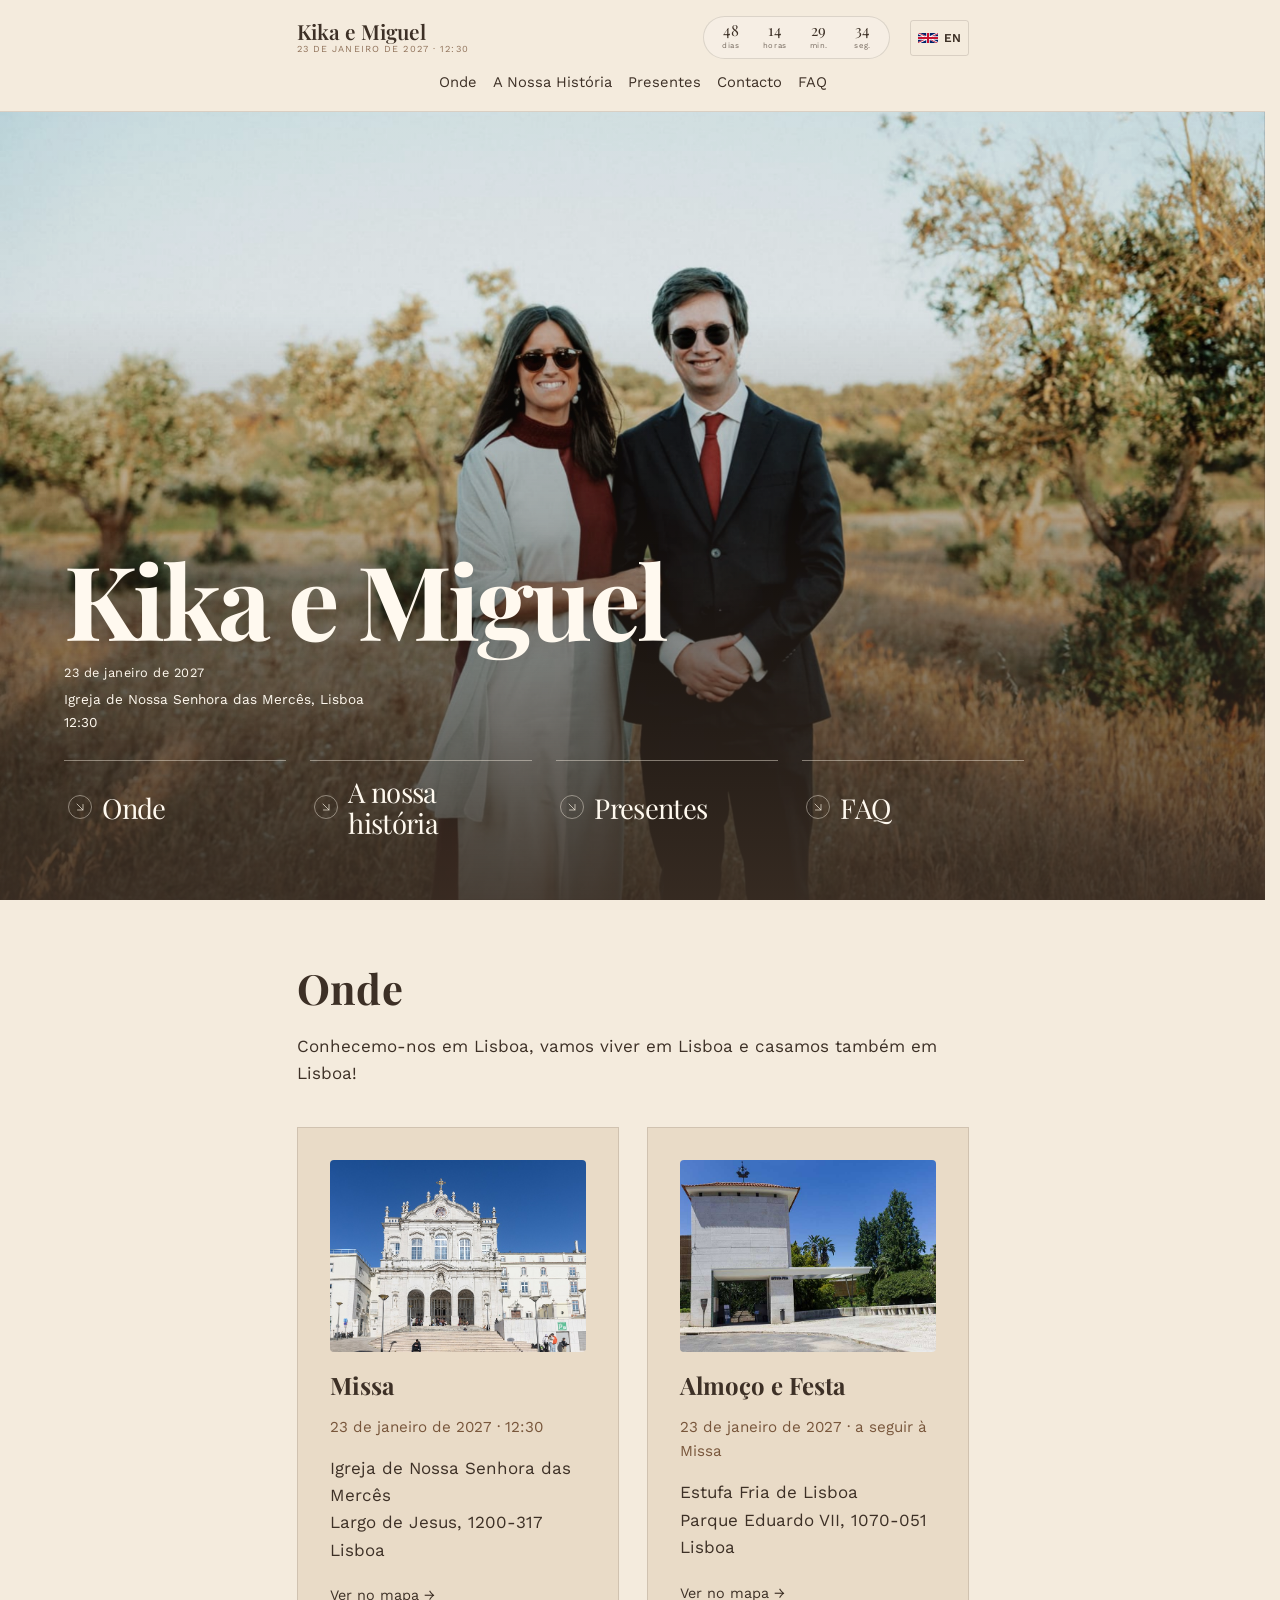
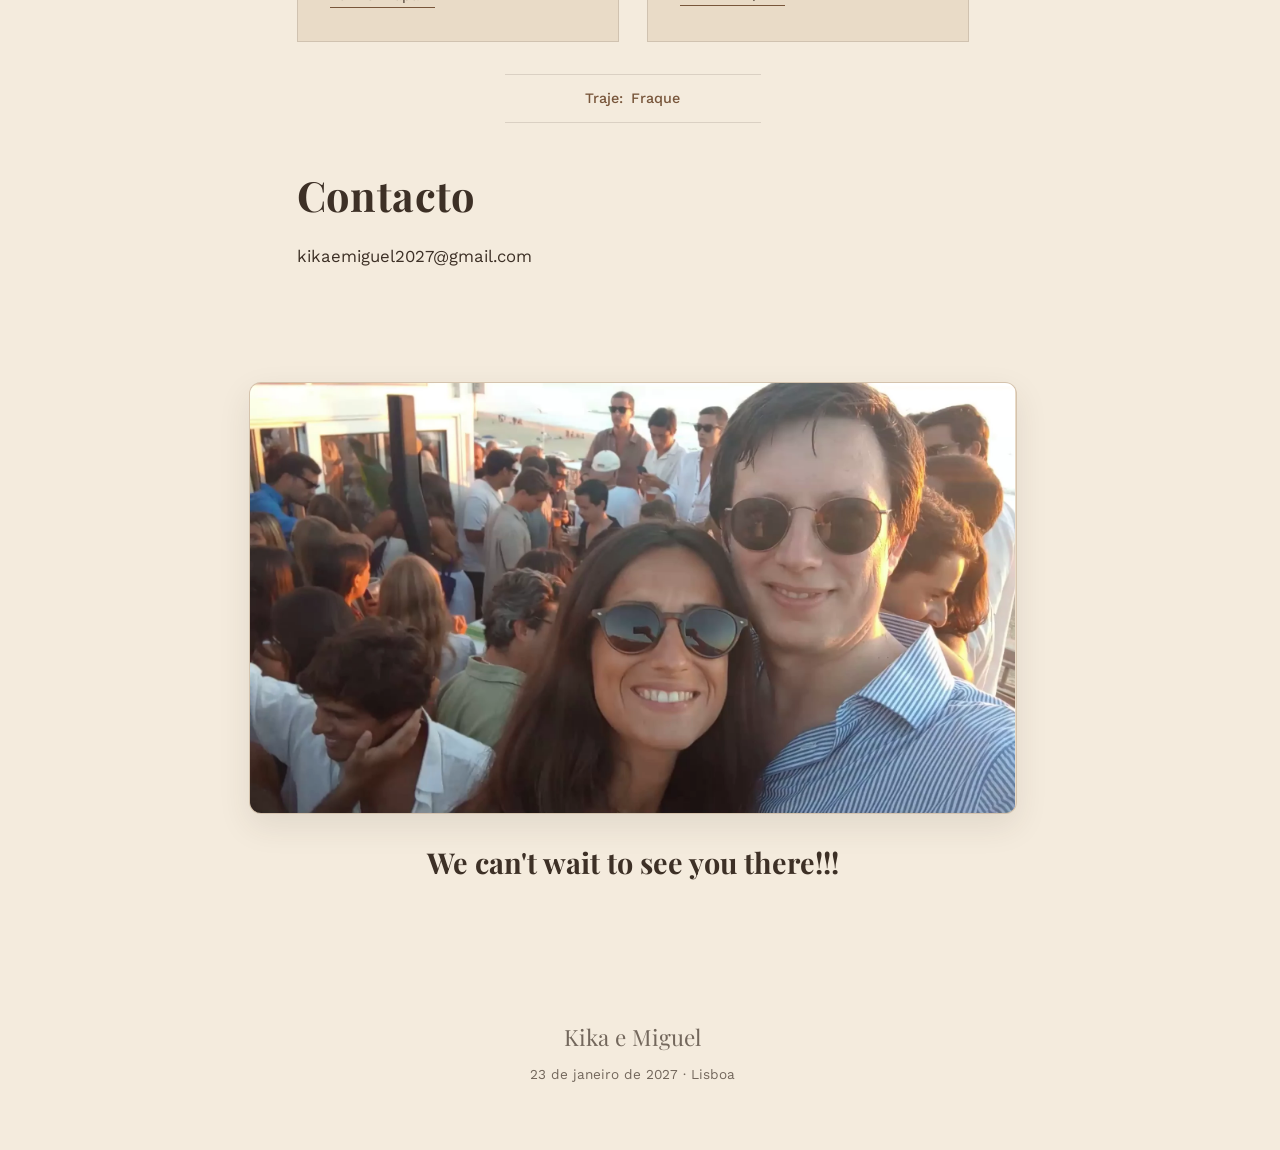
==== commit 2e81f4ff: "Refine English dress code and gift form fallback" ====
--- a/index.html
+++ b/index.html
@@ -250,9 +250,11 @@
         <button type="submit" data-content="giftForm.submit">Enviar</button>
         <p id="giftStatus" role="status" aria-live="polite"></p>
       </form>
-      <p id="giftFallbackLanguage" data-content="giftForm.fallbackLanguage" hidden>O formulário abaixo está em português.</p>
-      <iframe id="giftFormFrame" data-content-title="giftForm.frameTitle" title="Formulário de presentes para Kika e Miguel" aria-labelledby="giftFormHeading" loading="lazy" referrerpolicy="no-referrer" src="https://docs.google.com/forms/d/e/1FAIpQLSdnnUQxGZ78u5RQVlN-WBxMYcdQK6cORLPvaqNQm06u_W8C7A/viewform?embedded=true"></iframe>
-      <p class="gift-form-link"><a id="giftFormLink" href="https://docs.google.com/forms/d/e/1FAIpQLSdnnUQxGZ78u5RQVlN-WBxMYcdQK6cORLPvaqNQm06u_W8C7A/viewform" target="_blank" rel="noopener noreferrer" data-content="giftForm.open">Abrir o formulário numa nova janela</a></p>
+      <div id="giftFormFallback">
+        <p id="giftFallbackLanguage" data-content="giftForm.fallbackLanguage">O formulário abaixo está em português.</p>
+        <iframe id="giftFormFrame" data-content-title="giftForm.frameTitle" title="Formulário de presentes para Kika e Miguel" aria-labelledby="giftFormHeading" loading="lazy" referrerpolicy="no-referrer" src="https://docs.google.com/forms/d/e/1FAIpQLSdnnUQxGZ78u5RQVlN-WBxMYcdQK6cORLPvaqNQm06u_W8C7A/viewform?embedded=true"></iframe>
+        <p class="gift-form-link"><a id="giftFormLink" href="https://docs.google.com/forms/d/e/1FAIpQLSdnnUQxGZ78u5RQVlN-WBxMYcdQK6cORLPvaqNQm06u_W8C7A/viewform" target="_blank" rel="noopener noreferrer" data-content="giftForm.open">Abrir o formulário numa nova janela</a></p>
+      </div>
     </div>
 
   </div>
--- a/css/styles.css
+++ b/css/styles.css
@@ -598,7 +598,8 @@
   margin-bottom: 0.3rem;
 }
 .details-dress-code {
-  width: 16rem;
+  width: fit-content;
+  min-width: min(16rem, 100%);
   max-width: 100%;
   margin: 2rem auto 0;
   padding: 0.75rem 0.5rem;
@@ -896,6 +897,9 @@
   border: 0;
   border-radius: 12px;
 }
+html:not([lang="en-GB"]) #giftFallbackLanguage {
+  display: none;
+}
 .gift-form-link {
   margin-top: .75rem;
   font-size: .875rem;
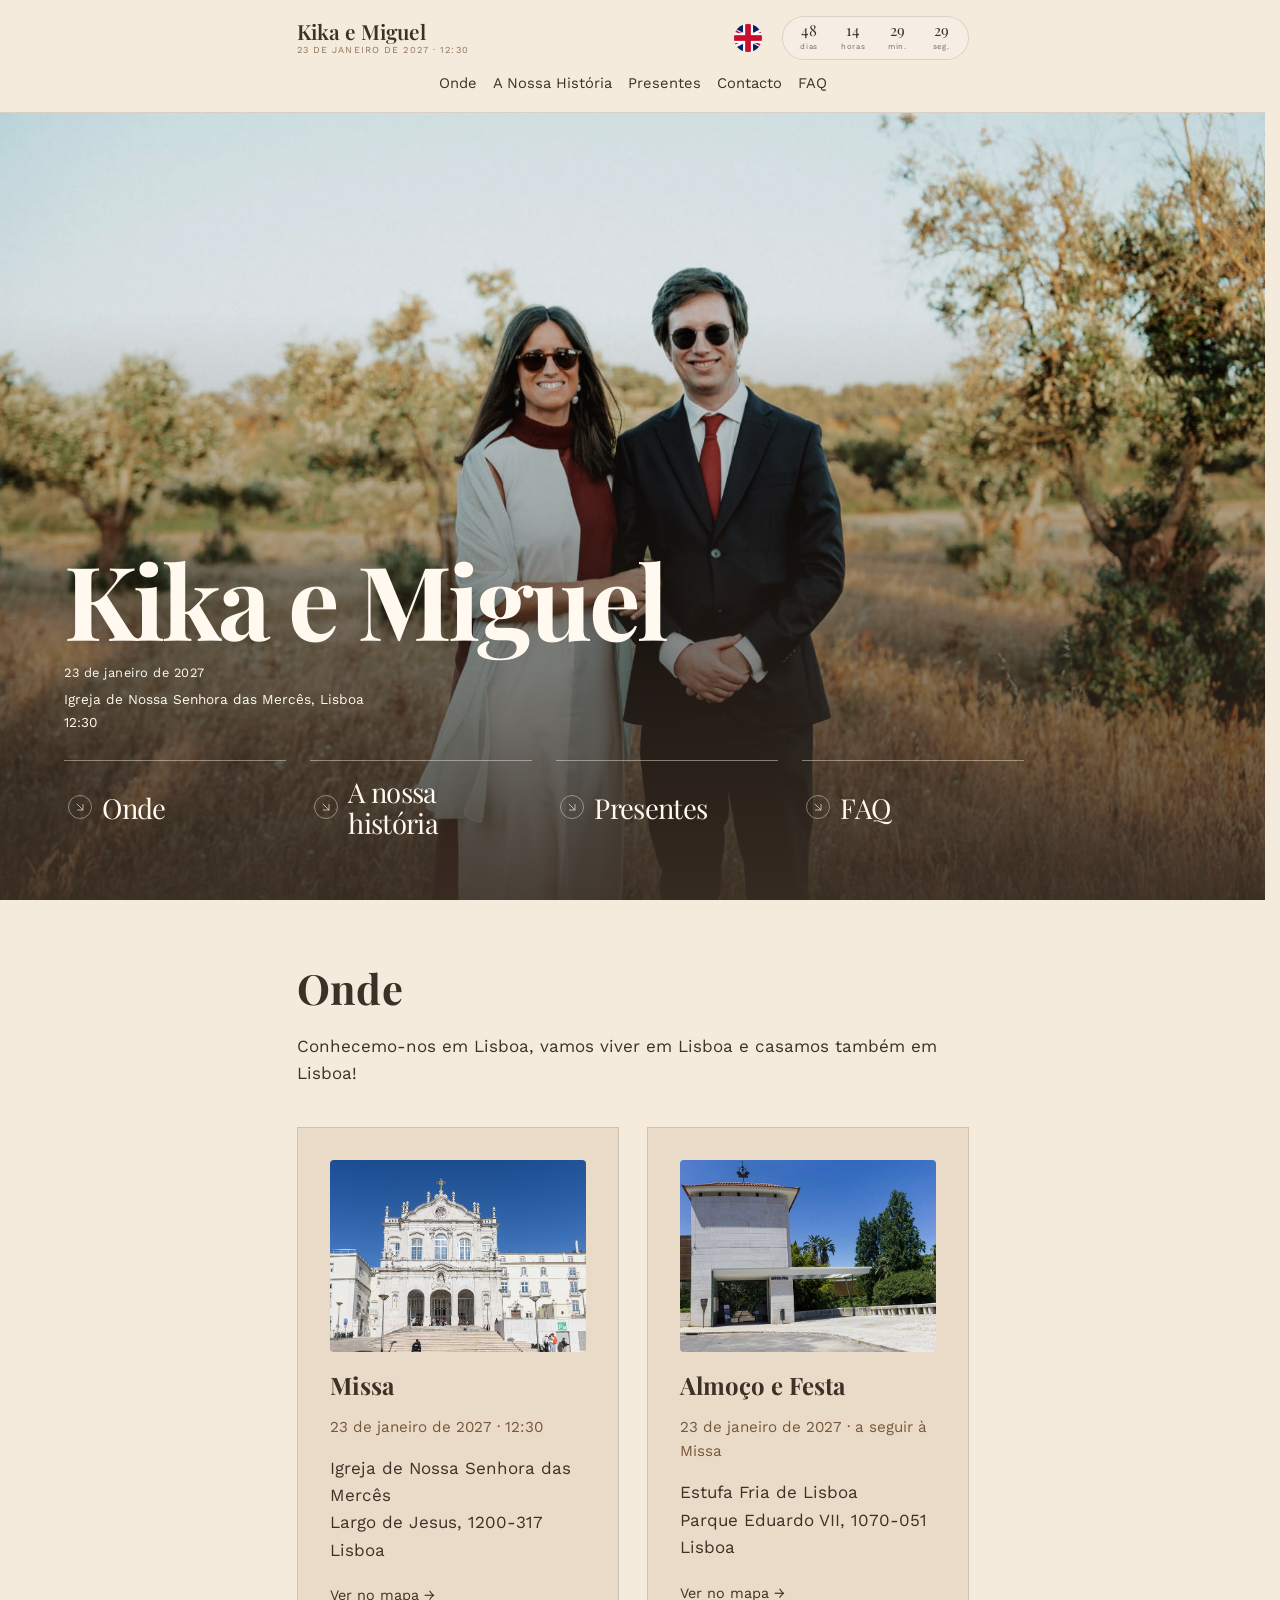
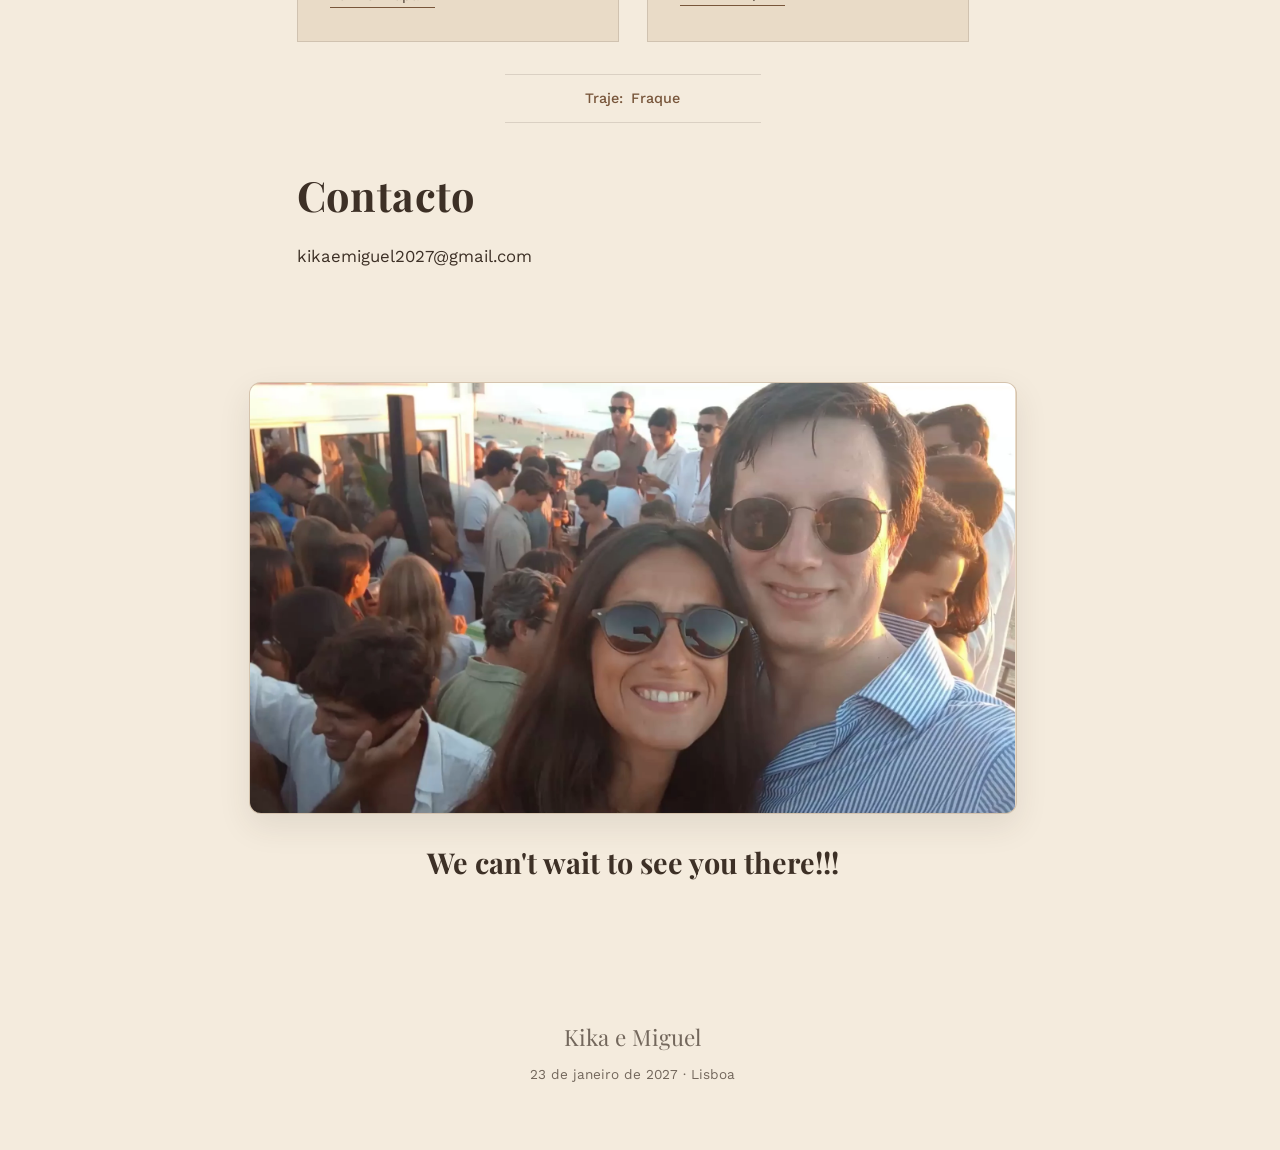
==== commit 544b7191: "Place circular language flag beside header controls" ====
--- a/index.html
+++ b/index.html
@@ -19,6 +19,13 @@
       <span class="nav-date" data-date="time">23 de janeiro de 2027 · 12:30</span>
     </div>
 
+    <div class="nav-actions">
+      <button class="language-toggle" id="languageToggle" type="button" data-content-aria-label="language.switch" aria-label="Mudar para inglês" hidden>
+        <img src="pictures/flags/uk.png" width="28" height="28" alt="">
+      </button>
+      <button class="nav-toggle" id="navToggle" aria-expanded="false" aria-controls="navLinks" data-content="nav.menu">Menu</button>
+    </div>
+
     <div class="nav-meta">
       <div class="nav-countdown" id="countdown" data-content-aria-label="countdown.label" aria-label="Contagem decrescente para o casamento">
         <div class="unit"><span class="num" id="cd-days">–</span><span class="label" data-content="countdown.days">dias</span></div>
@@ -28,13 +35,6 @@
       </div>
     </div>
 
-    <div class="nav-actions">
-      <button class="nav-toggle" id="navToggle" aria-expanded="false" aria-controls="navLinks" data-content="nav.menu">Menu</button>
-      <button class="language-toggle" id="languageToggle" type="button" data-content-aria-label="language.switch" aria-label="Mudar para inglês" hidden>
-        <img src="pictures/flags/uk.png" width="20" height="12" alt="">
-        <span>EN</span>
-      </button>
-    </div>
     <ul class="nav-links" id="navLinks">
       <li><a href="#detalhes" data-content="nav.details">Onde</a></li>
       <li><a href="#historia" data-content="nav.storyMenu">A Nossa História</a></li>
--- a/css/styles.css
+++ b/css/styles.css
@@ -152,10 +152,6 @@
   opacity: 0.8;
   white-space: nowrap;
 }
-.nav-meta {
-  margin-left: auto;
-  margin-right: 0.5rem;
-}
 .nav-countdown {
   display: flex;
   align-items: center;
@@ -218,33 +214,31 @@
   cursor: pointer;
 }
 .nav-actions {
-  order: 2;
   display: flex;
   align-items: center;
   gap: 0.4rem;
   flex-shrink: 0;
+  margin-left: auto;
 }
 .language-toggle {
-  display: inline-flex;
-  align-items: center;
-  justify-content: center;
-  gap: 0.35rem;
-  min-width: 3.65rem;
-  min-height: 2.25rem;
-  padding: 0.25rem 0.4rem;
-  border: 1px solid var(--line);
-  border-radius: 3px;
+  display: inline-grid;
+  place-items: center;
+  width: 2.75rem;
+  height: 2.75rem;
+  padding: 0;
+  border: 0;
+  border-radius: 50%;
   background: transparent;
-  color: var(--color-ink);
-  font: 600 0.75rem var(--font-body);
   cursor: pointer;
 }
 .language-toggle img {
-  flex: none;
-  object-fit: contain;
-}
-.language-toggle:hover {
-  border-color: var(--color-accent);
+  width: 1.75rem;
+  height: 1.75rem;
+  border-radius: 50%;
+  object-fit: cover;
+}
+[lang="en-GB"] .language-toggle img {
+  object-position: 25% center;
 }
 .language-toggle:focus-visible {
   outline: 2px solid var(--color-accent);
@@ -275,6 +269,33 @@
     background: transparent;
     border: 0;
     padding: 0;
+  }
+}
+@media (width < 640px) {
+  .nav-inner {
+    padding: 0.8rem 1rem;
+    flex-wrap: wrap;
+  }
+  .nav-brand {
+    align-items: center;
+  }
+  .nav-date {
+    letter-spacing: 0.06em;
+    white-space: normal;
+    text-align: center;
+    font-size: 0.62rem;
+  }
+  .nav-meta {
+    width: 100%;
+    margin-top: 0.2rem;
+  }
+  .nav-countdown {
+    justify-content: center;
+    padding: 0.3rem 0.45rem;
+  }
+  .nav-links.open {
+    left: 1rem;
+    right: 1rem;
   }
 }
 /* ==========================================================================
@@ -503,36 +524,6 @@
   }
   .section {
     padding: 4rem 0;
-  }
-  .nav-inner {
-    padding: 0.8rem 1rem;
-    flex-wrap: wrap;
-    justify-content: space-between;
-  }
-  .nav-brand {
-    order: 1;
-    width: auto;
-    align-items: center;
-  }
-  .nav-date {
-    letter-spacing: 0.06em;
-    white-space: normal;
-    text-align: center;
-    font-size: 0.62rem;
-  }
-  .nav-meta {
-    order: 3;
-    width: 100%;
-    margin: 0.2rem 0 0;
-  }
-  .nav-countdown {
-    width: 100%;
-    justify-content: center;
-    padding: 0.3rem 0.45rem;
-  }
-  .nav-links.open {
-    left: 1rem;
-    right: 1rem;
   }
   .countdown {
     display: none;
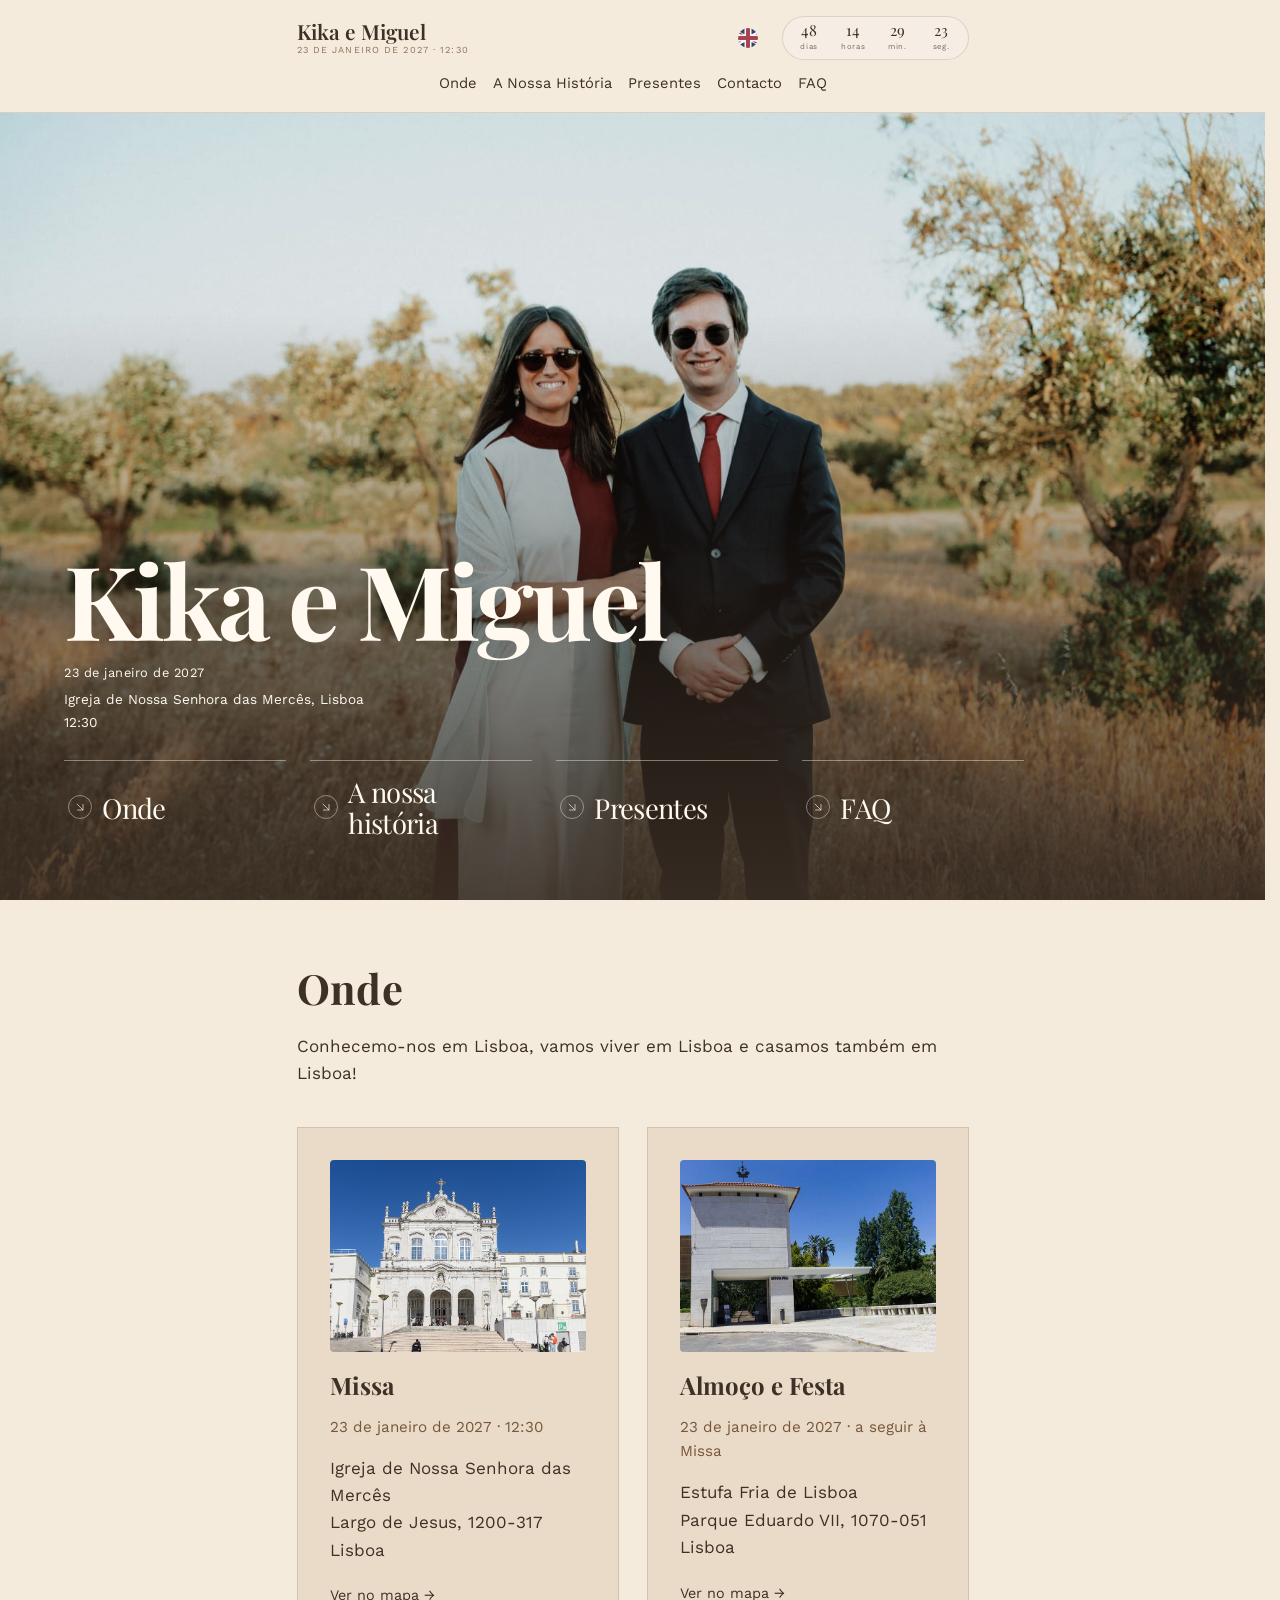
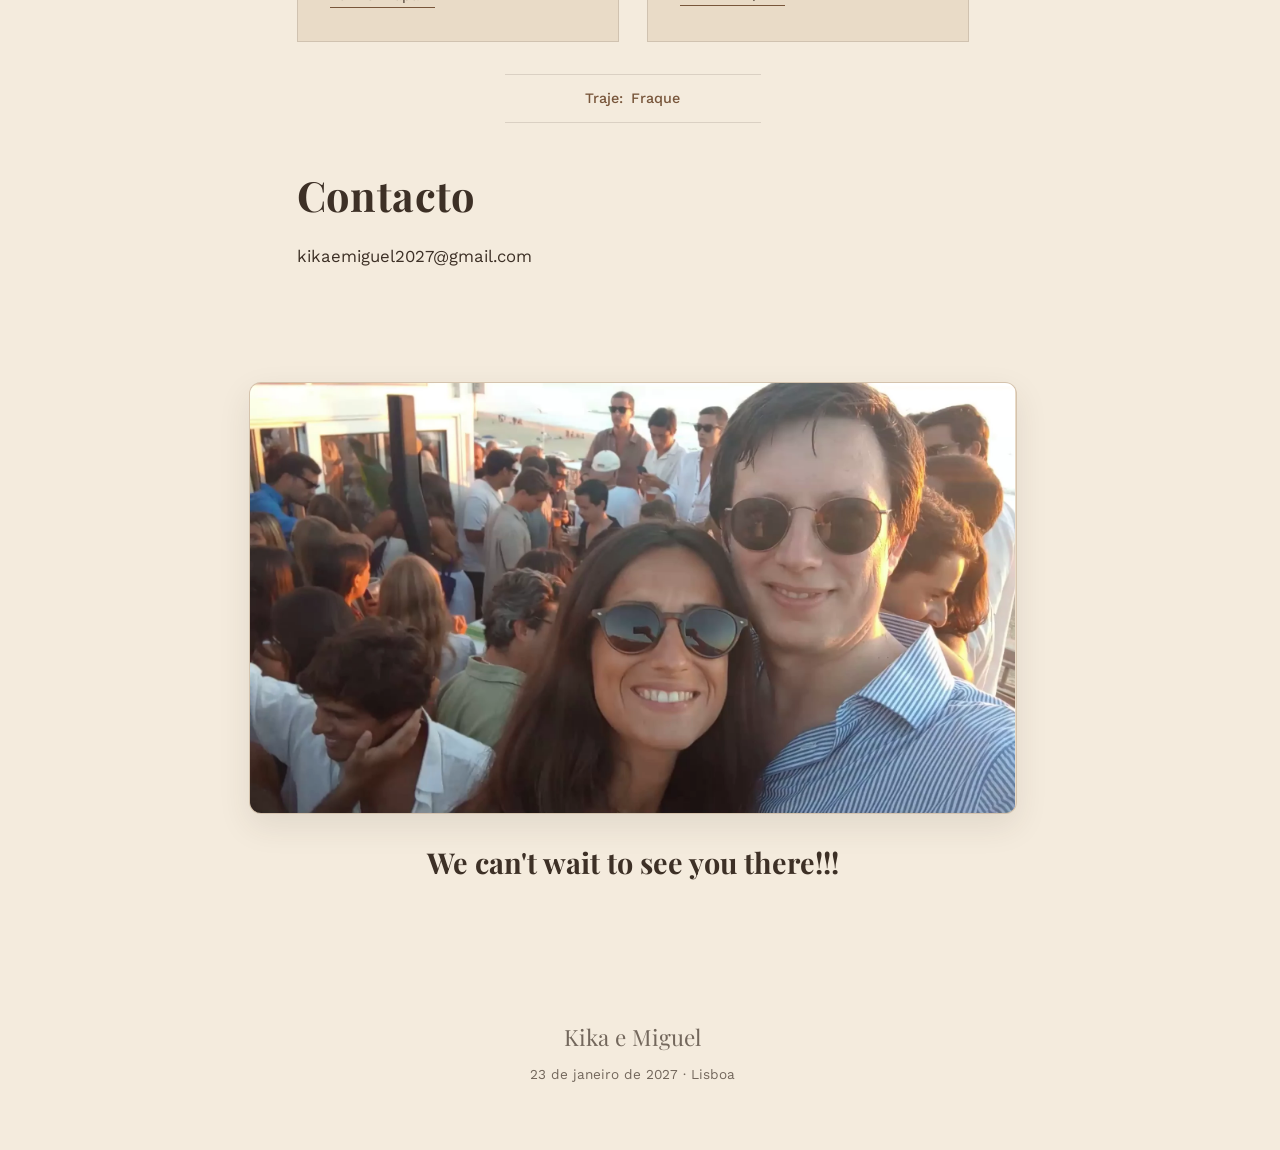
==== commit 2ce07449: "Make the language flag smaller and more muted" ====
--- a/index.html
+++ b/index.html
@@ -21,7 +21,7 @@
 
     <div class="nav-actions">
       <button class="language-toggle" id="languageToggle" type="button" data-content-aria-label="language.switch" aria-label="Mudar para inglês" hidden>
-        <img src="pictures/flags/uk.png" width="28" height="28" alt="">
+        <img src="pictures/flags/uk.png" width="20" height="20" alt="">
       </button>
       <button class="nav-toggle" id="navToggle" aria-expanded="false" aria-controls="navLinks" data-content="nav.menu">Menu</button>
     </div>
--- a/css/styles.css
+++ b/css/styles.css
@@ -232,10 +232,12 @@
   cursor: pointer;
 }
 .language-toggle img {
-  width: 1.75rem;
-  height: 1.75rem;
+  width: 1.25rem;
+  height: 1.25rem;
   border-radius: 50%;
   object-fit: cover;
+  filter: saturate(0.65);
+  opacity: 0.82;
 }
 [lang="en-GB"] .language-toggle img {
   object-position: 25% center;
